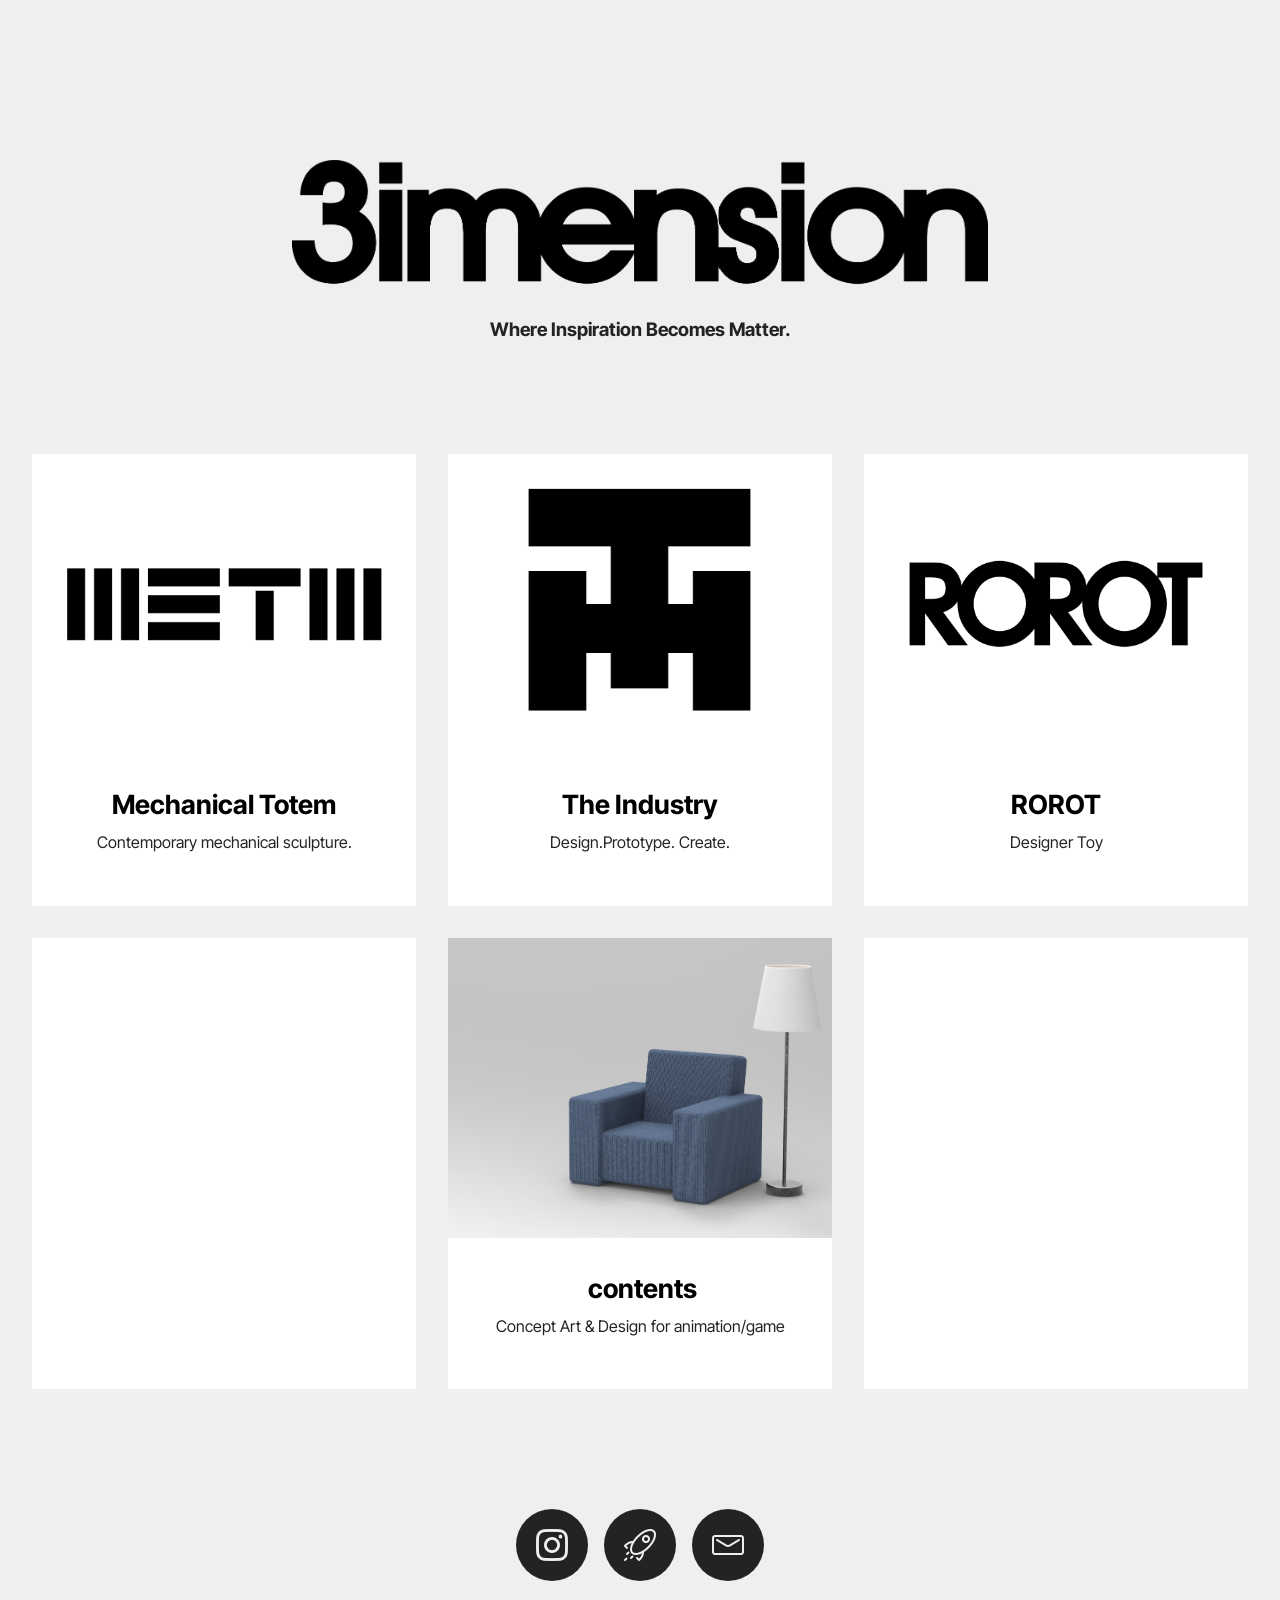
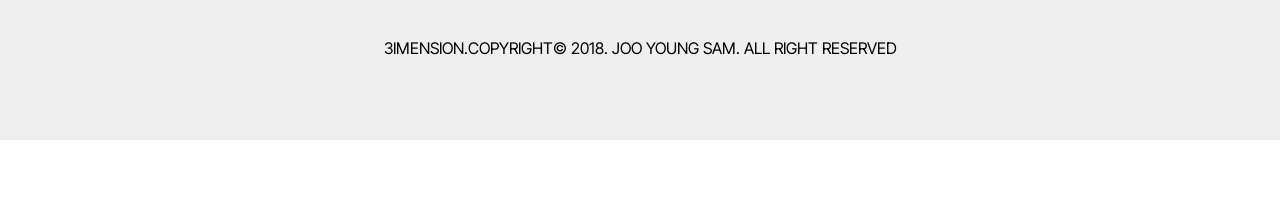
==== index.html @ 0463647f "Initial website upload" ====
<!DOCTYPE html>
<html  >
<head>
  <!-- Site made with Mobirise Website Builder v6.1.12, https://mobirise.com -->
  <meta charset="UTF-8">
  <meta http-equiv="X-UA-Compatible" content="IE=edge">
  <meta name="generator" content="Mobirise v6.1.12, mobirise.com">
  <meta name="viewport" content="width=device-width, initial-scale=1, minimum-scale=1">
  <link rel="shortcut icon" href="assets/images/logo5.png" type="image/x-icon">
  <meta name="description" content="">
  
  
  <title>3imension</title>
  <link rel="stylesheet" href="assets/web/assets/mobirise-icons-bold/mobirise-icons-bold.css">
  <link rel="stylesheet" href="assets/bootstrap/css/bootstrap.min.css">
  <link rel="stylesheet" href="assets/animatecss/animate.css">
  <link rel="stylesheet" href="assets/socicon/css/styles.css">
  <link rel="stylesheet" href="assets/theme/css/style.css">
  <link rel="preload" href="https://fonts.googleapis.com/css?family=Inter+Tight:100,200,300,400,500,600,700,800,900,100i,200i,300i,400i,500i,600i,700i,800i,900i&display=swap" as="style" onload="this.onload=null;this.rel='stylesheet'">
  <noscript><link rel="stylesheet" href="https://fonts.googleapis.com/css?family=Inter+Tight:100,200,300,400,500,600,700,800,900,100i,200i,300i,400i,500i,600i,700i,800i,900i&display=swap"></noscript>
  <link rel="preload" as="style" href="assets/mobirise/css/mbr-additional.css?v=Tx5kY5"><link rel="stylesheet" href="assets/mobirise/css/mbr-additional.css?v=Tx5kY5" type="text/css">

  
  
  
</head>
<body>
  
  <section data-bs-version="5.1" class="image01 cid-vq5YfJWPBI" id="image01-6">
  

  
  

  <div class="container">
    <div class="row justify-content-center">
      <div class="col-12 col-lg-7">
        <div class="image-wrapper mb-4">
          <a href="index.html"><img class="w-100" src="assets/images/3imension-logo02-1.png" alt=""></a>
        </div>
        <h4 class="mbr-description mbr-fonts-style mb-3 align-center display-4"><strong>Where Inspiration Becomes Matter.</strong></h4>
        
      </div>
    </div>
  </div>
</section>

<section data-bs-version="5.1" class="features4 start cid-vq5LDnOqmK" id="features04-0">
	
	
	<div class="container">
		<div class="row justify-content-center">
			<div class="col-12 content-head">
				
			</div>
		</div>
		<div class="row">
			<div class="item features-image col-12 col-md-6 col-lg-4 active">
				<div class="item-wrapper">
					<div class="item-img">
						<a href="Mechanical_Totem.html"><img src="assets/images/mechanical-totem-11.png" alt="" data-slide-to="0" data-bs-slide-to="0"></a>
					</div>
					<div class="item-content">
						<h5 class="item-title mbr-fonts-style display-5">
							<strong>Mechanical Totem</strong></h5>
						<p class="mbr-text mbr-fonts-style display-7">
							Contemporary mechanical sculpture.<br>
						</p>
						
					</div>
				</div>
			</div>
			<div class="item features-image col-12 col-md-6 col-lg-4">
				<div class="item-wrapper">
					<div class="item-img">
						<a href="The_Industry.html"><img src="assets/images/theindustry-8.png" alt="" data-slide-to="1" data-bs-slide-to="1"></a>
					</div>
					<div class="item-content">
						<h5 class="item-title mbr-fonts-style display-5">
							<strong>The Industry</strong></h5>
						<p class="mbr-text mbr-fonts-style display-7">
							Design.Prototype. Create.</p>
						
					</div>
				</div>
			</div><div class="item features-image col-12 col-md-6 col-lg-4">
				<div class="item-wrapper">
					<div class="item-img">
						<a href="Rorot.html"><img src="assets/images/rorot-logo-3.png" alt="" data-slide-to="2" data-bs-slide-to="2"></a>
					</div>
					<div class="item-content">
						<h5 class="item-title mbr-fonts-style display-5">
							<strong>ROROT</strong></h5>
						<p class="mbr-text mbr-fonts-style display-7">
							Designer Toy</p>
						
					</div>

				</div>
			</div>
			<div class="item features-image col-12 col-md-6 col-lg-4">
				<div class="item-wrapper">
					<div class="item-img">
						<img src="assets/images/mechanical-totem-16.png" alt="" data-slide-to="3" data-bs-slide-to="3">
					</div>
					<div class="item-content">
						<h5 class="item-title mbr-fonts-style display-5"><strong>&nbsp;</strong></h5>
						<p class="mbr-text mbr-fonts-style display-7">&nbsp;
						</p>
						
					</div>
				</div>
			</div><div class="item features-image col-12 col-md-6 col-lg-4">
				<div class="item-wrapper">
					<div class="item-img">
						<a href="Contents.html"><img src="assets/images/untitled.263.jpeg" alt="" data-slide-to="4" data-bs-slide-to="4"></a>
					</div>
					<div class="item-content">
						<h5 class="item-title mbr-fonts-style display-5"><strong>&nbsp;contents</strong></h5>
						<p class="mbr-text mbr-fonts-style display-7">
							Concept Art &amp; Design for animation/game<br>
						</p>
						
					</div>
				</div>
			</div><div class="item features-image col-12 col-md-6 col-lg-4">
				<div class="item-wrapper">
					<div class="item-img">
						<img src="assets/images/mechanical-totem-18.png" alt="" data-slide-to="5" data-bs-slide-to="5">
					</div>
					<div class="item-content">
						<h5 class="item-title mbr-fonts-style display-5"><strong>&nbsp;</strong></h5>
						<p class="mbr-text mbr-fonts-style display-7">&nbsp;
						</p>
						
					</div>
				</div>
			</div>
		</div>
	</div>
</section>

<section data-bs-version="5.1" class="footer1 programm5 cid-vq9veE4DHf" once="footers" id="footer03-w">

        

    

    <div class="container">
        <div class="row">

            

            <div class="col-12">
                <div class="social-row">
                    <div class="soc-item">
                        <a href="https://www.instagram.com/3imension/" target="_blank">
                            <span class="mbr-iconfont display-7 socicon-instagram socicon" style=""></span>
                        </a>
                    </div>
                    <div class="soc-item">
                        <a href="https://www.instagram.com/3imension_lab/" target="_blank">
                            <span class="mbr-iconfont mbrib-rocket"></span>
                        </a>
                    </div>
                    <div class="soc-item">
                        <a href="mailto:plastic0325@gmail.com">
                            <span class="mbr-iconfont mbrib-letter"></span>
                        </a>
                    </div>
                    
                    
                </div>
            </div>
            <div class="col-12 mt-5">
                <p class="mbr-fonts-style copyright display-7">3IMENSION.COPYRIGHT©  2018. JOO YOUNG SAM. ALL RIGHT RESERVED
                </p>
            </div>
        </div>
    </div>
</section><section class="display-7" style="padding: 0;align-items: center;justify-content: center;flex-wrap: wrap;    align-content: center;display: flex;position: relative;height: 4rem;"><a href="https://mobiri.se/4783945" style="flex: 1 1;height: 4rem;position: absolute;width: 100%;z-index: 1;"><img alt="" style="height: 4rem;" src="[data-uri]"></a><p style="margin: 0;text-align: center;" class="display-7">&#8204;</p><a style="z-index:1" href="https://mobirise.com/builder/ai-website-generator.html">AI Website Generator</a></section><script src="assets/bootstrap/js/bootstrap.bundle.min.js"></script>  <script src="assets/smoothscroll/smooth-scroll.js"></script>  <script src="assets/ytplayer/index.js"></script>  <script src="assets/theme/js/script.js"></script>  
  
  
  <input name="animation" type="hidden">
  </body>
</html>
---- assets/web/assets/mobirise-icons-bold/mobirise-icons-bold.css ----
@font-face {
  font-family: 'mobirise-icons-bold';
  font-display: swap;
  src:  url('mobirise-icons-bold.eot?m1l4yr');
  src:  url('mobirise-icons-bold.eot?m1l4yr#iefix') format('embedded-opentype'),
    url('mobirise-icons-bold.woff2?m1l4yr') format('woff2'),
    url('mobirise-icons-bold.woff?m1l4yr') format('woff'),
    url('mobirise-icons-bold.ttf?m1l4yr') format('truetype'),
    url('mobirise-icons-bold.svg?m1l4yr#mobirise-icons-bold') format('svg');
  font-weight: normal;
  font-style: normal;
}

[class^="mbrib-"], [class*="mbrib-"] {
  /* use !important to prevent issues with browser extensions that change fonts */
  font-family: 'mobirise-icons-bold' !important;
  speak: none;
  font-style: normal;
  font-weight: normal;
  font-variant: normal;
  text-transform: none;
  line-height: 1;

  /* Better Font Rendering =========== */
  -webkit-font-smoothing: antialiased;
  -moz-osx-font-smoothing: grayscale;
}

.mbrib-add-submenu:before {
  content: "\e900";
}
.mbrib-alert:before {
  content: "\e901";
}
.mbrib-align-center:before {
  content: "\e902";
}
.mbrib-align-justify:before {
  content: "\e903";
}
.mbrib-align-left:before {
  content: "\e904";
}
.mbrib-align-right:before {
  content: "\e905";
}
.mbrib-android:before {
  content: "\e906";
}
.mbrib-apple:before {
  content: "\e907";
}
.mbrib-arrow-down:before {
  content: "\e908";
}
.mbrib-arrow-next:before {
  content: "\e909";
}
.mbrib-arrow-prev:before {
  content: "\e90a";
}
.mbrib-arrow-up:before {
  content: "\e90b";
}
.mbrib-bold:before {
  content: "\e90c";
}
.mbrib-bookmark:before {
  content: "\e90d";
}
.mbrib-bootstrap:before {
  content: "\e90e";
}
.mbrib-briefcase:before {
  content: "\e90f";
}
.mbrib-browse:before {
  content: "\e910";
}
.mbrib-bulleted-list:before {
  content: "\e911";
}
.mbrib-calendar:before {
  content: "\e912";
}
.mbrib-camera:before {
  content: "\e913";
}
.mbrib-cart-add:before {
  content: "\e914";
}
.mbrib-cart-full:before {
  content: "\e915";
}
.mbrib-cash:before {
  content: "\e916";
}
.mbrib-change-style:before {
  content: "\e917";
}
.mbrib-chat:before {
  content: "\e918";
}
.mbrib-clock:before {
  content: "\e919";
}
.mbrib-close:before {
  content: "\e91a";
}
.mbrib-cloud:before {
  content: "\e91b";
}
.mbrib-code:before {
  content: "\e91c";
}
.mbrib-contact-form:before {
  content: "\e91d";
}
.mbrib-credit-card:before {
  content: "\e91e";
}
.mbrib-cursor-click:before {
  content: "\e91f";
}
.mbrib-cust-feedback:before {
  content: "\e920";
}
.mbrib-database:before {
  content: "\e921";
}
.mbrib-delivery:before {
  content: "\e922";
}
.mbrib-desktop:before {
  content: "\e923";
}
.mbrib-devices:before {
  content: "\e924";
}
.mbrib-down:before {
  content: "\e925";
}
.mbrib-download:before {
  content: "\e926";
}
.mbrib-drag-n-drop:before {
  content: "\e927";
}
.mbrib-drag-n-drop2:before {
  content: "\e928";
}
.mbrib-edit:before {
  content: "\e929";
}
.mbrib-edit2:before {
  content: "\e92a";
}
.mbrib-error:before {
  content: "\e92b";
}
.mbrib-extension:before {
  content: "\e92c";
}
.mbrib-features:before {
  content: "\e92d";
}
.mbrib-file:before {
  content: "\e92e";
}
.mbrib-flag:before {
  content: "\e92f";
}
.mbrib-folder:before {
  content: "\e930";
}
.mbrib-gift:before {
  content: "\e931";
}
.mbrib-github:before {
  content: "\e932";
}
.mbrib-globe-2:before {
  content: "\e933";
}
.mbrib-globe:before {
  content: "\e934";
}
.mbrib-growing-chart:before {
  content: "\e935";
}
.mbrib-hearth:before {
  content: "\e936";
}
.mbrib-help:before {
  content: "\e937";
}
.mbrib-home:before {
  content: "\e938";
}
.mbrib-hot-cup:before {
  content: "\e939";
}
.mbrib-idea:before {
  content: "\e93a";
}
.mbrib-image-gallery:before {
  content: "\e93b";
}
.mbrib-image-slider:before {
  content: "\e93c";
}
.mbrib-info:before {
  content: "\e93d";
}
.mbrib-italic:before {
  content: "\e93e";
}
.mbrib-key:before {
  content: "\e93f";
}
.mbrib-laptop:before {
  content: "\e940";
}
.mbrib-layers:before {
  content: "\e941";
}
.mbrib-left-right:before {
  content: "\e942";
}
.mbrib-left:before {
  content: "\e943";
}
.mbrib-letter:before {
  content: "\e944";
}
.mbrib-like:before {
  content: "\e945";
}
.mbrib-link:before {
  content: "\e946";
}
.mbrib-lock:before {
  content: "\e947";
}
.mbrib-login:before {
  content: "\e948";
}
.mbrib-logout:before {
  content: "\e949";
}
.mbrib-magic-stick:before {
  content: "\e94a";
}
.mbrib-map-pin:before {
  content: "\e94b";
}
.mbrib-menu:before {
  content: "\e94c";
}
.mbrib-mobile:before {
  content: "\e94d";
}
.mbrib-mobile2:before {
  content: "\e94e";
}
.mbrib-mobirise:before {
  content: "\e94f";
}
.mbrib-more-horizontal:before {
  content: "\e950";
}
.mbrib-more-vertical:before {
  content: "\e951";
}
.mbrib-music:before {
  content: "\e952";
}
.mbrib-new-file:before {
  content: "\e953";
}
.mbrib-numbered-list:before {
  content: "\e954";
}
.mbrib-opened-folder:before {
  content: "\e955";
}
.mbrib-pages:before {
  content: "\e956";
}
.mbrib-paper-plane:before {
  content: "\e957";
}
.mbrib-paperclip:before {
  content: "\e958";
}
.mbrib-photo:before {
  content: "\e959";
}
.mbrib-photos:before {
  content: "\e95a";
}
.mbrib-pin:before {
  content: "\e95b";
}
.mbrib-play:before {
  content: "\e95c";
}
.mbrib-plus:before {
  content: "\e95d";
}
.mbrib-preview:before {
  content: "\e95e";
}
.mbrib-print:before {
  content: "\e95f";
}
.mbrib-protect:before {
  content: "\e960";
}
.mbrib-question:before {
  content: "\e961";
}
.mbrib-quote-left:before {
  content: "\e962";
}
.mbrib-quote-right:before {
  content: "\e963";
}
.mbrib-redo:before {
  content: "\e964";
}
.mbrib-refresh:before {
  content: "\e965";
}
.mbrib-responsive:before {
  content: "\e966";
}
.mbrib-right:before {
  content: "\e967";
}
.mbrib-rocket:before {
  content: "\e968";
}
.mbrib-sad-face:before {
  content: "\e969";
}
.mbrib-sale:before {
  content: "\e96a";
}
.mbrib-save:before {
  content: "\e96b";
}
.mbrib-search:before {
  content: "\e96c";
}
.mbrib-setting:before {
  content: "\e96d";
}
.mbrib-setting2:before {
  content: "\e96e";
}
.mbrib-setting3:before {
  content: "\e96f";
}
.mbrib-share:before {
  content: "\e970";
}
.mbrib-shopping-bag:before {
  content: "\e971";
}
.mbrib-shopping-basket:before {
  content: "\e972";
}
.mbrib-shopping-cart:before {
  content: "\e973";
}
.mbrib-sites:before {
  content: "\e974";
}
.mbrib-smile-face:before {
  content: "\e975";
}
.mbrib-speed:before {
  content: "\e976";
}
.mbrib-star:before {
  content: "\e977";
}
.mbrib-success:before {
  content: "\e978";
}
.mbrib-sun:before {
  content: "\e979";
}
.mbrib-sun2:before {
  content: "\e97a";
}
.mbrib-tablet-vertical:before {
  content: "\e97b";
}
.mbrib-tablet:before {
  content: "\e97c";
}
.mbrib-target:before {
  content: "\e97d";
}
.mbrib-timer:before {
  content: "\e97e";
}
.mbrib-to-ftp:before {
  content: "\e97f";
}
.mbrib-to-local-drive:before {
  content: "\e980";
}
.mbrib-touch-swipe:before {
  content: "\e981";
}
.mbrib-touch:before {
  content: "\e982";
}
.mbrib-trash:before {
  content: "\e983";
}
.mbrib-underline:before {
  content: "\e984";
}
.mbrib-undo:before {
  content: "\e985";
}
.mbrib-unlink:before {
  content: "\e986";
}
.mbrib-unlock:before {
  content: "\e987";
}
.mbrib-up-down:before {
  content: "\e988";
}
.mbrib-up:before {
  content: "\e989";
}
.mbrib-update:before {
  content: "\e98a";
}
.mbrib-upload:before {
  content: "\e98b";
}
.mbrib-user:before {
  content: "\e98c";
}
.mbrib-user2:before {
  content: "\e98d";
}
.mbrib-users:before {
  content: "\e98e";
}
.mbrib-video-play:before {
  content: "\e98f";
}
.mbrib-video:before {
  content: "\e990";
}
.mbrib-watch:before {
  content: "\e991";
}
.mbrib-website-theme:before {
  content: "\e992";
}
.mbrib-wifi:before {
  content: "\e993";
}
.mbrib-windows:before {
  content: "\e994";
}
.mbrib-zoom-out:before {
  content: "\e995";
}
---- assets/socicon/css/styles.css ----
@charset "UTF-8";

@font-face {
  font-family: 'Socicon';
  src:  url('../fonts/socicon.eot');
  src:  url('../fonts/socicon.eot?#iefix') format('embedded-opentype'),
    url('../fonts/socicon.woff2') format('woff2'),
    url('../fonts/socicon.ttf') format('truetype'),
    url('../fonts/socicon.woff') format('woff'),
    url('../fonts/socicon.svg#socicon') format('svg');
  font-weight: normal;
  font-style: normal;
  font-display: swap;
}

[data-icon]:before {
  font-family: "socicon" !important;
  content: attr(data-icon);
  font-style: normal !important;
  font-weight: normal !important;
  font-variant: normal !important;
  text-transform: none !important;
  speak: none;
  line-height: 1;
  -webkit-font-smoothing: antialiased;
  -moz-osx-font-smoothing: grayscale;
}

[class^="socicon-"], [class*=" socicon-"] {
  /* use !important to prevent issues with browser extensions that change fonts */
  font-family: 'Socicon' !important;
  speak: none;
  font-style: normal;
  font-weight: normal;
  font-variant: normal;
  text-transform: none;
  line-height: 1;

  /* Better Font Rendering =========== */
  -webkit-font-smoothing: antialiased;
  -moz-osx-font-smoothing: grayscale;
}

.socicon-500px:before {
  content: "\e000";
}
.socicon-8tracks:before {
  content: "\e001";
}
.socicon-airbnb:before {
  content: "\e002";
}
.socicon-alliance:before {
  content: "\e003";
}
.socicon-amazon:before {
  content: "\e004";
}
.socicon-amplement:before {
  content: "\e005";
}
.socicon-android:before {
  content: "\e006";
}
.socicon-angellist:before {
  content: "\e007";
}
.socicon-apple:before {
  content: "\e008";
}
.socicon-appnet:before {
  content: "\e009";
}
.socicon-baidu:before {
  content: "\e00a";
}
.socicon-bandcamp:before {
  content: "\e00b";
}
.socicon-battlenet:before {
  content: "\e00c";
}
.socicon-mixer:before {
  content: "\e00d";
}
.socicon-bebee:before {
  content: "\e00e";
}
.socicon-bebo:before {
  content: "\e00f";
}
.socicon-behance:before {
  content: "\e010";
}
.socicon-blizzard:before {
  content: "\e011";
}
.socicon-blogger:before {
  content: "\e012";
}
.socicon-buffer:before {
  content: "\e013";
}
.socicon-chrome:before {
  content: "\e014";
}
.socicon-coderwall:before {
  content: "\e015";
}
.socicon-curse:before {
  content: "\e016";
}
.socicon-dailymotion:before {
  content: "\e017";
}
.socicon-deezer:before {
  content: "\e018";
}
.socicon-delicious:before {
  content: "\e019";
}
.socicon-deviantart:before {
  content: "\e01a";
}
.socicon-diablo:before {
  content: "\e01b";
}
.socicon-digg:before {
  content: "\e01c";
}
.socicon-discord:before {
  content: "\e01d";
}
.socicon-disqus:before {
  content: "\e01e";
}
.socicon-douban:before {
  content: "\e01f";
}
.socicon-draugiem:before {
  content: "\e020";
}
.socicon-dribbble:before {
  content: "\e021";
}
.socicon-drupal:before {
  content: "\e022";
}
.socicon-ebay:before {
  content: "\e023";
}
.socicon-ello:before {
  content: "\e024";
}
.socicon-endomodo:before {
  content: "\e025";
}
.socicon-envato:before {
  content: "\e026";
}
.socicon-etsy:before {
  content: "\e027";
}
.socicon-facebook:before {
  content: "\e028";
}
.socicon-feedburner:before {
  content: "\e029";
}
.socicon-filmweb:before {
  content: "\e02a";
}
.socicon-firefox:before {
  content: "\e02b";
}
.socicon-flattr:before {
  content: "\e02c";
}
.socicon-flickr:before {
  content: "\e02d";
}
.socicon-formulr:before {
  content: "\e02e";
}
.socicon-forrst:before {
  content: "\e02f";
}
.socicon-foursquare:before {
  content: "\e030";
}
.socicon-friendfeed:before {
  content: "\e031";
}
.socicon-github:before {
  content: "\e032";
}
.socicon-goodreads:before {
  content: "\e033";
}
.socicon-google:before {
  content: "\e034";
}
.socicon-googlescholar:before {
  content: "\e035";
}
.socicon-googlegroups:before {
  content: "\e036";
}
.socicon-googlephotos:before {
  content: "\e037";
}
.socicon-googleplus:before {
  content: "\e038";
}
.socicon-grooveshark:before {
  content: "\e039";
}
.socicon-hackerrank:before {
  content: "\e03a";
}
.socicon-hearthstone:before {
  content: "\e03b";
}
.socicon-hellocoton:before {
  content: "\e03c";
}
.socicon-heroes:before {
  content: "\e03d";
}
.socicon-smashcast:before {
  content: "\e03e";
}
.socicon-horde:before {
  content: "\e03f";
}
.socicon-houzz:before {
  content: "\e040";
}
.socicon-icq:before {
  content: "\e041";
}
.socicon-identica:before {
  content: "\e042";
}
.socicon-imdb:before {
  content: "\e043";
}
.socicon-instagram:before {
  content: "\e044";
}
.socicon-issuu:before {
  content: "\e045";
}
.socicon-istock:before {
  content: "\e046";
}
.socicon-itunes:before {
  content: "\e047";
}
.socicon-keybase:before {
  content: "\e048";
}
.socicon-lanyrd:before {
  content: "\e049";
}
.socicon-lastfm:before {
  content: "\e04a";
}
.socicon-line:before {
  content: "\e04b";
}
.socicon-linkedin:before {
  content: "\e04c";
}
.socicon-livejournal:before {
  content: "\e04d";
}
.socicon-lyft:before {
  content: "\e04e";
}
.socicon-macos:before {
  content: "\e04f";
}
.socicon-mail:before {
  content: "\e050";
}
.socicon-medium:before {
  content: "\e051";
}
.socicon-meetup:before {
  content: "\e052";
}
.socicon-mixcloud:before {
  content: "\e053";
}
.socicon-modelmayhem:before {
  content: "\e054";
}
.socicon-mumble:before {
  content: "\e055";
}
.socicon-myspace:before {
  content: "\e056";
}
.socicon-newsvine:before {
  content: "\e057";
}
.socicon-nintendo:before {
  content: "\e058";
}
.socicon-npm:before {
  content: "\e059";
}
.socicon-odnoklassniki:before {
  content: "\e05a";
}
.socicon-openid:before {
  content: "\e05b";
}
.socicon-opera:before {
  content: "\e05c";
}
.socicon-outlook:before {
  content: "\e05d";
}
.socicon-overwatch:before {
  content: "\e05e";
}
.socicon-patreon:before {
  content: "\e05f";
}
.socicon-paypal:before {
  content: "\e060";
}
.socicon-periscope:before {
  content: "\e061";
}
.socicon-persona:before {
  content: "\e062";
}
.socicon-pinterest:before {
  content: "\e063";
}
.socicon-play:before {
  content: "\e064";
}
.socicon-player:before {
  content: "\e065";
}
.socicon-playstation:before {
  content: "\e066";
}
.socicon-pocket:before {
  content: "\e067";
}
.socicon-qq:before {
  content: "\e068";
}
.socicon-quora:before {
  content: "\e069";
}
.socicon-raidcall:before {
  content: "\e06a";
}
.socicon-ravelry:before {
  content: "\e06b";
}
.socicon-reddit:before {
  content: "\e06c";
}
.socicon-renren:before {
  content: "\e06d";
}
.socicon-researchgate:before {
  content: "\e06e";
}
.socicon-residentadvisor:before {
  content: "\e06f";
}
.socicon-reverbnation:before {
  content: "\e070";
}
.socicon-rss:before {
  content: "\e071";
}
.socicon-sharethis:before {
  content: "\e072";
}
.socicon-skype:before {
  content: "\e073";
}
.socicon-slideshare:before {
  content: "\e074";
}
.socicon-smugmug:before {
  content: "\e075";
}
.socicon-snapchat:before {
  content: "\e076";
}
.socicon-songkick:before {
  content: "\e077";
}
.socicon-soundcloud:before {
  content: "\e078";
}
.socicon-spotify:before {
  content: "\e079";
}
.socicon-stackexchange:before {
  content: "\e07a";
}
.socicon-stackoverflow:before {
  content: "\e07b";
}
.socicon-starcraft:before {
  content: "\e07c";
}
.socicon-stayfriends:before {
  content: "\e07d";
}
.socicon-steam:before {
  content: "\e07e";
}
.socicon-storehouse:before {
  content: "\e07f";
}
.socicon-strava:before {
  content: "\e080";
}
.socicon-streamjar:before {
  content: "\e081";
}
.socicon-stumbleupon:before {
  content: "\e082";
}
.socicon-swarm:before {
  content: "\e083";
}
.socicon-teamspeak:before {
  content: "\e084";
}
.socicon-teamviewer:before {
  content: "\e085";
}
.socicon-technorati:before {
  content: "\e086";
}
.socicon-telegram:before {
  content: "\e087";
}
.socicon-tripadvisor:before {
  content: "\e088";
}
.socicon-tripit:before {
  content: "\e089";
}
.socicon-triplej:before {
  content: "\e08a";
}
.socicon-tumblr:before {
  content: "\e08b";
}
.socicon-twitch:before {
  content: "\e08c";
}
.socicon-twitter:before {
  content: "\e08d";
}
.socicon-uber:before {
  content: "\e08e";
}
.socicon-ventrilo:before {
  content: "\e08f";
}
.socicon-viadeo:before {
  content: "\e090";
}
.socicon-viber:before {
  content: "\e091";
}
.socicon-viewbug:before {
  content: "\e092";
}
.socicon-vimeo:before {
  content: "\e093";
}
.socicon-vine:before {
  content: "\e094";
}
.socicon-vkontakte:before {
  content: "\e095";
}
.socicon-warcraft:before {
  content: "\e096";
}
.socicon-wechat:before {
  content: "\e097";
}
.socicon-weibo:before {
  content: "\e098";
}
.socicon-whatsapp:before {
  content: "\e099";
}
.socicon-wikipedia:before {
  content: "\e09a";
}
.socicon-windows:before {
  content: "\e09b";
}
.socicon-wordpress:before {
  content: "\e09c";
}
.socicon-wykop:before {
  content: "\e09d";
}
.socicon-xbox:before {
  content: "\e09e";
}
.socicon-xing:before {
  content: "\e09f";
}
.socicon-yahoo:before {
  content: "\e0a0";
}
.socicon-yammer:before {
  content: "\e0a1";
}
.socicon-yandex:before {
  content: "\e0a2";
}
.socicon-yelp:before {
  content: "\e0a3";
}
.socicon-younow:before {
  content: "\e0a4";
}
.socicon-youtube:before {
  content: "\e0a5";
}
.socicon-zapier:before {
  content: "\e0a6";
}
.socicon-zerply:before {
  content: "\e0a7";
}
.socicon-zomato:before {
  content: "\e0a8";
}
.socicon-zynga:before {
  content: "\e0a9";
}
.socicon-bluesky:before {
  content: "\e0aa";
}
.socicon-threads:before {
  content: "\e0ab";
}
.socicon-spreadshirt:before {
  content: "\e901";
}
.socicon-gamejolt:before {
  content: "\e902";
}
.socicon-trello:before {
  content: "\e903";
}
.socicon-tunein:before {
  content: "\e904";
}
.socicon-bloglovin:before {
  content: "\e905";
}
.socicon-gamewisp:before {
  content: "\e906";
}
.socicon-messenger:before {
  content: "\e907";
}
.socicon-pandora:before {
  content: "\e908";
}
.socicon-augment:before {
  content: "\e909";
}
.socicon-bitbucket:before {
  content: "\e90a";
}
.socicon-fyuse:before {
  content: "\e90b";
}
.socicon-yt-gaming:before {
  content: "\e90c";
}
.socicon-sketchfab:before {
  content: "\e90d";
}
.socicon-mobcrush:before {
  content: "\e90e";
}
.socicon-microsoft:before {
  content: "\e90f";
}
.socicon-realtor:before {
  content: "\e910";
}
.socicon-tidal:before {
  content: "\e911";
}
.socicon-qobuz:before {
  content: "\e912";
}
.socicon-natgeo:before {
  content: "\e913";
}
.socicon-mastodon:before {
  content: "\e914";
}
.socicon-unsplash:before {
  content: "\e915";
}
.socicon-homeadvisor:before {
  content: "\e916";
}
.socicon-angieslist:before {
  content: "\e917";
}
.socicon-codepen:before {
  content: "\e918";
}
.socicon-slack:before {
  content: "\e919";
}
.socicon-openaigym:before {
  content: "\e91a";
}
.socicon-logmein:before {
  content: "\e91b";
}
.socicon-fiverr:before {
  content: "\e91c";
}
.socicon-gotomeeting:before {
  content: "\e91d";
}
.socicon-aliexpress:before {
  content: "\e91e";
}
.socicon-guru:before {
  content: "\e91f";
}
.socicon-appstore:before {
  content: "\e920";
}
.socicon-homes:before {
  content: "\e921";
}
.socicon-zoom:before {
  content: "\e922";
}
.socicon-alibaba:before {
  content: "\e923";
}
.socicon-craigslist:before {
  content: "\e924";
}
.socicon-wix:before {
  content: "\e925";
}
.socicon-redfin:before {
  content: "\e926";
}
.socicon-googlecalendar:before {
  content: "\e927";
}
.socicon-shopify:before {
  content: "\e928";
}
.socicon-freelancer:before {
  content: "\e929";
}
.socicon-seedrs:before {
  content: "\e92a";
}
.socicon-bing:before {
  content: "\e92b";
}
.socicon-doodle:before {
  content: "\e92c";
}
.socicon-bonanza:before {
  content: "\e92d";
}
.socicon-squarespace:before {
  content: "\e92e";
}
.socicon-toptal:before {
  content: "\e92f";
}
.socicon-gust:before {
  content: "\e930";
}
.socicon-ask:before {
  content: "\e931";
}
.socicon-trulia:before {
  content: "\e932";
}
.socicon-loomly:before {
  content: "\e933";
}
.socicon-ghost:before {
  content: "\e934";
}
.socicon-upwork:before {
  content: "\e935";
}
.socicon-fundable:before {
  content: "\e936";
}
.socicon-booking:before {
  content: "\e937";
}
.socicon-googlemaps:before {
  content: "\e938";
}
.socicon-zillow:before {
  content: "\e939";
}
.socicon-niconico:before {
  content: "\e93a";
}
.socicon-toneden:before {
  content: "\e93b";
}
.socicon-crunchbase:before {
  content: "\e93c";
}
.socicon-homefy:before {
  content: "\e93d";
}
.socicon-calendly:before {
  content: "\e93e";
}
.socicon-livemaster:before {
  content: "\e93f";
}
.socicon-udemy:before {
  content: "\e940";
}
.socicon-codered:before {
  content: "\e941";
}
.socicon-origin:before {
  content: "\e942";
}
.socicon-nextdoor:before {
  content: "\e943";
}
.socicon-portfolio:before {
  content: "\e944";
}
.socicon-instructables:before {
  content: "\e945";
}
.socicon-gitlab:before {
  content: "\e946";
}
.socicon-hackernews:before {
  content: "\e947";
}
.socicon-smashwords:before {
  content: "\e948";
}
.socicon-kobo:before {
  content: "\e949";
}
.socicon-bookbub:before {
  content: "\e94a";
}
.socicon-mailru:before {
  content: "\e94b";
}
.socicon-moddb:before {
  content: "\e94c";
}
.socicon-indiedb:before {
  content: "\e94d";
}
.socicon-traxsource:before {
  content: "\e94e";
}
.socicon-gamefor:before {
  content: "\e94f";
}
.socicon-pixiv:before {
  content: "\e950";
}
.socicon-myanimelist:before {
  content: "\e951";
}
.socicon-blackberry:before {
  content: "\e952";
}
.socicon-wickr:before {
  content: "\e953";
}
.socicon-spip:before {
  content: "\e954";
}
.socicon-napster:before {
  content: "\e955";
}
.socicon-beatport:before {
  content: "\e956";
}
.socicon-hackerone:before {
  content: "\e957";
}
.socicon-internet:before {
  content: "\e958";
}
.socicon-ubuntu:before {
  content: "\e959";
}
.socicon-artstation:before {
  content: "\e95a";
}
.socicon-invision:before {
  content: "\e95b";
}
.socicon-torial:before {
  content: "\e95c";
}
.socicon-collectorz:before {
  content: "\e95d";
}
.socicon-seenthis:before {
  content: "\e95e";
}
.socicon-googleplaymusic:before {
  content: "\e95f";
}
.socicon-debian:before {
  content: "\e960";
}
.socicon-filmfreeway:before {
  content: "\e961";
}
.socicon-gnome:before {
  content: "\e962";
}
.socicon-itchio:before {
  content: "\e963";
}
.socicon-jamendo:before {
  content: "\e964";
}
.socicon-mix:before {
  content: "\e965";
}
.socicon-sharepoint:before {
  content: "\e966";
}
.socicon-tinder:before {
  content: "\e967";
}
.socicon-windguru:before {
  content: "\e968";
}
.socicon-cdbaby:before {
  content: "\e969";
}
.socicon-elementaryos:before {
  content: "\e96a";
}
.socicon-stage32:before {
  content: "\e96b";
}
.socicon-tiktok:before {
  content: "\e96c";
}
.socicon-gitter:before {
  content: "\e96d";
}
.socicon-letterboxd:before {
  content: "\e96e";
}
.socicon-threema:before {
  content: "\e96f";
}
.socicon-splice:before {
  content: "\e970";
}
.socicon-metapop:before {
  content: "\e971";
}
.socicon-naver:before {
  content: "\e972";
}
.socicon-remote:before {
  content: "\e973";
}
.socicon-flipboard:before {
  content: "\e974";
}
.socicon-googlehangouts:before {
  content: "\e975";
}
.socicon-dlive:before {
  content: "\e976";
}
.socicon-vsco:before {
  content: "\e977";
}
.socicon-stitcher:before {
  content: "\e978";
}
.socicon-avvo:before {
  content: "\e979";
}
.socicon-redbubble:before {
  content: "\e97a";
}
.socicon-society6:before {
  content: "\e97b";
}
.socicon-zazzle:before {
  content: "\e97c";
}
.socicon-eitaa:before {
  content: "\e97d";
}
.socicon-soroush:before {
  content: "\e97e";
}
.socicon-bale:before {
  content: "\e97f";
}
---- assets/theme/css/style.css ----
@charset "UTF-8";
section {
  background-color: #ffffff;
}

body {
  font-style: normal;
  line-height: 1.5;
  font-weight: 400;
  color: #232323;
  position: relative;
}

button {
  background-color: transparent;
  border-color: transparent;
}

.embla__button,
.carousel-control {
  background-color: #edefea !important;
  opacity: 0.8 !important;
  color: #464845 !important;
  border-color: #edefea !important;
}

.carousel .close,
.modalWindow .close {
  background-color: #edefea !important;
  color: #464845 !important;
  border-color: #edefea !important;
  opacity: 0.8 !important;
}

.carousel .close:hover,
.modalWindow .close:hover {
  opacity: 1 !important;
}

.carousel-indicators li {
  background-color: #edefea !important;
  border: 2px solid #464845 !important;
}

.carousel-indicators li:hover,
.carousel-indicators li:active {
  opacity: 0.8 !important;
}

.embla__button:hover,
.carousel-control:hover {
  background-color: #edefea !important;
  opacity: 1 !important;
}

.modalWindow-video-container {
  height: 80%;
}

section,
.container,
.container-fluid {
  position: relative;
  word-wrap: break-word;
}

a.mbr-iconfont:hover {
  text-decoration: none;
}

.article .lead p,
.article .lead ul,
.article .lead ol,
.article .lead pre,
.article .lead blockquote {
  margin-bottom: 0;
}

a {
  font-style: normal;
  font-weight: 400;
  cursor: pointer;
}
a, a:hover {
  text-decoration: none;
}

.mbr-section-title {
  font-style: normal;
  line-height: 1.3;
}

.mbr-section-subtitle {
  line-height: 1.3;
}

.mbr-text {
  font-style: normal;
  line-height: 1.7;
}

h1,
h2,
h3,
h4,
h5,
h6,
.display-1,
.display-2,
.display-4,
.display-5,
.display-7,
span,
p,
a {
  line-height: 1;
  word-break: break-word;
  word-wrap: break-word;
  font-weight: 400;
}

b,
strong {
  font-weight: bold;
}

input:-webkit-autofill, input:-webkit-autofill:hover, input:-webkit-autofill:focus, input:-webkit-autofill:active {
  transition-delay: 9999s;
  -webkit-transition-property: background-color, color;
  transition-property: background-color, color;
}

textarea[type=hidden] {
  display: none;
}

section {
  background-position: 50% 50%;
  background-repeat: no-repeat;
  background-size: cover;
}
section .mbr-background-video,
section .mbr-background-video-preview {
  position: absolute;
  bottom: 0;
  left: 0;
  right: 0;
  top: 0;
}

.hidden {
  visibility: hidden;
}

.mbr-z-index20 {
  z-index: 20;
}

/*! Base colors */
.mbr-white {
  color: #ffffff;
}

.mbr-black {
  color: #111111;
}

.mbr-bg-white {
  background-color: #ffffff;
}

.mbr-bg-black {
  background-color: #000000;
}

/*! Text-aligns */
.align-left {
  text-align: left;
}

.align-center {
  text-align: center;
}

.align-right {
  text-align: right;
}

/*! Font-weight  */
.mbr-light {
  font-weight: 300;
}

.mbr-regular {
  font-weight: 400;
}

.mbr-semibold {
  font-weight: 500;
}

.mbr-bold {
  font-weight: 700;
}

/*! Media  */
.media-content {
  flex-basis: 100%;
}

.media-container-row {
  display: flex;
  flex-direction: row;
  flex-wrap: wrap;
  justify-content: center;
  align-content: center;
  align-items: start;
}
.media-container-row .media-size-item {
  width: 400px;
}

.media-container-column {
  display: flex;
  flex-direction: column;
  flex-wrap: wrap;
  justify-content: center;
  align-content: center;
  align-items: stretch;
}
.media-container-column > * {
  width: 100%;
}

@media (min-width: 992px) {
  .media-container-row {
    flex-wrap: nowrap;
  }
}
figure {
  margin-bottom: 0;
  overflow: hidden;
}

figure[mbr-media-size] {
  transition: width 0.1s;
}

img,
iframe {
  display: block;
  width: 100%;
}

.card {
  background-color: transparent;
  border: none;
}

.card-box {
  width: 100%;
}

.card-img {
  text-align: center;
  flex-shrink: 0;
  -webkit-flex-shrink: 0;
}

.media {
  max-width: 100%;
  margin: 0 auto;
}

.mbr-figure {
  align-self: center;
}

.media-container > div {
  max-width: 100%;
}

.mbr-figure img,
.card-img img {
  width: 100%;
}

@media (max-width: 991px) {
  .media-size-item {
    width: auto !important;
  }
  .media {
    width: auto;
  }
  .mbr-figure {
    width: 100% !important;
  }
}
/*! Buttons */
.mbr-section-btn {
  margin-left: -0.6rem;
  margin-right: -0.6rem;
  font-size: 0;
}

.btn {
  font-weight: 600;
  border-width: 1px;
  font-style: normal;
  margin: 0.6rem 0.6rem;
  white-space: normal;
  transition: all 0.2s ease-in-out;
  display: inline-flex;
  align-items: center;
  justify-content: center;
  word-break: break-word;
}

.btn-sm {
  font-weight: 600;
  letter-spacing: 0px;
  transition: all 0.3s ease-in-out;
}

.btn-md {
  font-weight: 600;
  letter-spacing: 0px;
  transition: all 0.3s ease-in-out;
}

.btn-lg {
  font-weight: 600;
  letter-spacing: 0px;
  transition: all 0.3s ease-in-out;
}

.btn-form {
  margin: 0;
}
.btn-form:hover {
  cursor: pointer;
}

nav .mbr-section-btn {
  margin-left: 0rem;
  margin-right: 0rem;
}

/*! Btn icon margin */
.btn .mbr-iconfont,
.btn.btn-sm .mbr-iconfont {
  order: 1;
  cursor: pointer;
  margin-left: 0.5rem;
  vertical-align: sub;
}

.btn.btn-md .mbr-iconfont,
.btn.btn-md .mbr-iconfont {
  margin-left: 0.8rem;
}

.mbr-regular {
  font-weight: 400;
}

.mbr-semibold {
  font-weight: 500;
}

.mbr-bold {
  font-weight: 700;
}

[type=submit] {
  -webkit-appearance: none;
}

/*! Full-screen */
.mbr-fullscreen .mbr-overlay {
  min-height: 100vh;
}

.mbr-fullscreen {
  display: flex;
  display: -moz-flex;
  display: -ms-flex;
  display: -o-flex;
  align-items: center;
  min-height: 100vh;
  padding-top: 3rem;
  padding-bottom: 3rem;
}

/*! Map */
.map {
  height: 25rem;
  position: relative;
}
.map iframe {
  width: 100%;
  height: 100%;
}

/*! Scroll to top arrow */
.mbr-arrow-up {
  bottom: 25px;
  right: 90px;
  position: fixed;
  text-align: right;
  z-index: 5000;
  color: #ffffff;
  font-size: 22px;
}

.mbr-arrow-up a {
  background: rgba(0, 0, 0, 0.2);
  border-radius: 50%;
  color: #fff;
  display: inline-block;
  height: 60px;
  width: 60px;
  border: 2px solid #fff;
  outline-style: none !important;
  position: relative;
  text-decoration: none;
  transition: all 0.3s ease-in-out;
  cursor: pointer;
  text-align: center;
}
.mbr-arrow-up a:hover {
  background-color: rgba(0, 0, 0, 0.4);
}
.mbr-arrow-up a i {
  line-height: 60px;
}

.mbr-arrow-up-icon {
  display: block;
  color: #fff;
}

.mbr-arrow-up-icon::before {
  content: "›";
  display: inline-block;
  font-family: serif;
  font-size: 22px;
  line-height: 1;
  font-style: normal;
  position: relative;
  top: 6px;
  left: -4px;
  transform: rotate(-90deg);
}

/*! Arrow Down */
.mbr-arrow {
  position: absolute;
  bottom: 45px;
  left: 50%;
  width: 60px;
  height: 60px;
  cursor: pointer;
  background-color: rgba(80, 80, 80, 0.5);
  border-radius: 50%;
  transform: translateX(-50%);
}
@media (max-width: 767px) {
  .mbr-arrow {
    display: none;
  }
}
.mbr-arrow > a {
  display: inline-block;
  text-decoration: none;
  outline-style: none;
  animation: arrowdown 1.7s ease-in-out infinite;
  color: #ffffff;
}
.mbr-arrow > a > i {
  position: absolute;
  top: -2px;
  left: 15px;
  font-size: 2rem;
}

#scrollToTop a i::before {
  content: "";
  position: absolute;
  display: block;
  border-bottom: 2.5px solid #fff;
  border-left: 2.5px solid #fff;
  width: 27.8%;
  height: 27.8%;
  left: 50%;
  top: 51%;
  transform: translateY(-30%) translateX(-50%) rotate(135deg);
}

@keyframes arrowdown {
  0% {
    transform: translateY(0px);
  }
  50% {
    transform: translateY(-5px);
  }
  100% {
    transform: translateY(0px);
  }
}
@media (max-width: 500px) {
  .mbr-arrow-up {
    left: 0;
    right: 0;
    text-align: center;
  }
}
/*Gradients animation*/
@keyframes gradient-animation {
  from {
    background-position: 0% 100%;
    animation-timing-function: ease-in-out;
  }
  to {
    background-position: 100% 0%;
    animation-timing-function: ease-in-out;
  }
}
.bg-gradient {
  background-size: 200% 200%;
  animation: gradient-animation 5s infinite alternate;
  -webkit-animation: gradient-animation 5s infinite alternate;
}

.menu .navbar-brand {
  display: -webkit-flex;
}
.menu .navbar-brand span {
  display: flex;
  display: -webkit-flex;
}
.menu .navbar-brand .navbar-caption-wrap {
  display: -webkit-flex;
}
.menu .navbar-brand .navbar-logo img {
  display: -webkit-flex;
  width: auto;
}
@media (min-width: 768px) and (max-width: 991px) {
  .menu .navbar-toggleable-sm .navbar-nav {
    display: -ms-flexbox;
  }
}
@media (max-width: 991px) {
  .menu .navbar-collapse {
    max-height: 93.5vh;
  }
  .menu .navbar-collapse.show {
    overflow: auto;
  }
}
@media (min-width: 992px) {
  .menu .navbar-nav.nav-dropdown {
    display: -webkit-flex;
  }
  .menu .navbar-toggleable-sm .navbar-collapse {
    display: -webkit-flex !important;
  }
  .menu .collapsed .navbar-collapse {
    max-height: 93.5vh;
  }
  .menu .collapsed .navbar-collapse.show {
    overflow: auto;
  }
}
@media (max-width: 767px) {
  .menu .navbar-collapse {
    max-height: 80vh;
  }
}

.nav-link .mbr-iconfont {
  margin-right: 0.5rem;
}

.navbar {
  display: -webkit-flex;
  -webkit-flex-wrap: wrap;
  -webkit-align-items: center;
  -webkit-justify-content: space-between;
}

.navbar-collapse {
  -webkit-flex-basis: 100%;
  -webkit-flex-grow: 1;
  -webkit-align-items: center;
}

.nav-dropdown .link {
  padding: 0.667em 1.667em !important;
  margin: 0 !important;
}

.nav {
  display: -webkit-flex;
  -webkit-flex-wrap: wrap;
}

.row {
  display: -webkit-flex;
  -webkit-flex-wrap: wrap;
}

.justify-content-center {
  -webkit-justify-content: center;
}

.form-inline {
  display: -webkit-flex;
}

.card-wrapper {
  -webkit-flex: 1;
}

.carousel-control {
  z-index: 10;
  display: -webkit-flex;
}

.carousel-controls {
  display: -webkit-flex;
}

.media {
  display: -webkit-flex;
}

.form-group:focus {
  outline: none;
}

.jq-selectbox__select {
  padding: 7px 0;
  position: relative;
}

.jq-selectbox__dropdown {
  overflow: hidden;
  border-radius: 10px;
  position: absolute;
  top: 100%;
  left: 0 !important;
  width: 100% !important;
}

.jq-selectbox__trigger-arrow {
  right: 0;
  transform: translateY(-50%);
}

.jq-selectbox li {
  padding: 1.07em 0.5em;
}

input[type=range] {
  padding-left: 0 !important;
  padding-right: 0 !important;
}

.modal-dialog,
.modal-content {
  height: 100%;
}

.modal-dialog .carousel-inner {
  height: calc(100vh - 1.75rem);
}
@media (max-width: 575px) {
  .modal-dialog .carousel-inner {
    height: calc(100vh - 1rem);
  }
}

.carousel-item {
  text-align: center;
}

.carousel-item img {
  margin: auto;
}

.navbar-toggler {
  align-self: flex-start;
  padding: 0.25rem 0.75rem;
  font-size: 1.25rem;
  line-height: 1;
  background: transparent;
  border: 1px solid transparent;
  border-radius: 0.25rem;
}

.navbar-toggler:focus,
.navbar-toggler:hover {
  text-decoration: none;
  box-shadow: none;
}

.navbar-toggler-icon {
  display: inline-block;
  width: 1.5em;
  height: 1.5em;
  vertical-align: middle;
  content: "";
  background: no-repeat center center;
  background-size: 100% 100%;
}

.navbar-toggler-left {
  position: absolute;
  left: 1rem;
}

.navbar-toggler-right {
  position: absolute;
  right: 1rem;
}

.card-img {
  width: auto;
}

.menu .navbar.collapsed:not(.beta-menu) {
  flex-direction: column;
}

.carousel-item.active,
.carousel-item-next,
.carousel-item-prev {
  display: flex;
}

.note-air-layout .dropup .dropdown-menu,
.note-air-layout .navbar-fixed-bottom .dropdown .dropdown-menu {
  bottom: initial !important;
}

html,
body {
  height: auto;
  min-height: 100vh;
}

.dropup .dropdown-toggle::after {
  display: none;
}

.form-asterisk {
  font-family: initial;
  position: absolute;
  top: -2px;
  font-weight: normal;
}

.form-control-label {
  position: relative;
  cursor: pointer;
  margin-bottom: 0.357em;
  padding: 0;
}

.alert {
  color: #ffffff;
  border-radius: 0;
  border: 0;
  font-size: 1.1rem;
  line-height: 1.5;
  margin-bottom: 1.875rem;
  padding: 1.25rem;
  position: relative;
  text-align: center;
}
.alert.alert-form::after {
  background-color: inherit;
  bottom: -7px;
  content: "";
  display: block;
  height: 14px;
  left: 50%;
  margin-left: -7px;
  position: absolute;
  transform: rotate(45deg);
  width: 14px;
}

.form-control {
  background-color: #ffffff;
  background-clip: border-box;
  color: #232323;
  line-height: 1rem !important;
  height: auto;
  padding: 1.2rem 2rem;
  transition: border-color 0.25s ease 0s;
  border: 1px solid transparent !important;
  border-radius: 4px;
  box-shadow: rgba(0, 0, 0, 0.07) 0px 1px 1px 0px, rgba(0, 0, 0, 0.07) 0px 1px 3px 0px, rgba(0, 0, 0, 0.03) 0px 0px 0px 1px;
}
.form-active .form-control:invalid {
  border-color: red;
}

.row > * {
  padding-right: 1rem;
  padding-left: 1rem;
}

form .row {
  margin-left: -0.6rem;
  margin-right: -0.6rem;
}
form .row [class*=col] {
  padding-left: 0.6rem;
  padding-right: 0.6rem;
}

form .mbr-section-btn {
  padding-left: 0.6rem;
  padding-right: 0.6rem;
}

form .form-check-input {
  margin-top: 0.5;
}

textarea.form-control {
  line-height: 1.5rem !important;
}

.form-group {
  margin-bottom: 1.2rem;
}

.form-control,
form .btn {
  min-height: 48px;
}

.gdpr-block label span.textGDPR input[name=gdpr] {
  top: 7px;
}

.form-control:focus {
  box-shadow: none;
}

:focus {
  outline: none;
}

.mbr-overlay {
  background-color: #000;
  bottom: 0;
  left: 0;
  opacity: 0.5;
  position: absolute;
  right: 0;
  top: 0;
  z-index: 0;
  pointer-events: none;
}

blockquote {
  font-style: italic;
  padding: 3rem;
  font-size: 1.09rem;
  position: relative;
  border-left: 3px solid;
}

ul,
ol,
pre,
blockquote {
  margin-bottom: 2.3125rem;
}

.mt-4 {
  margin-top: 2rem !important;
}

.mb-4 {
  margin-bottom: 2rem !important;
}

.container,
.container-fluid {
  padding-left: 16px;
  padding-right: 16px;
}

.row {
  margin-left: -16px;
  margin-right: -16px;
}
.row > [class*=col] {
  padding-left: 16px;
  padding-right: 16px;
}

@media (min-width: 992px) {
  .container-fluid {
    padding-left: 32px;
    padding-right: 32px;
  }
}
@media (max-width: 991px) {
  .mbr-container {
    padding-left: 16px;
    padding-right: 16px;
  }
}
.app-video-wrapper > img {
  opacity: 1;
}

.app-video-wrapper {
  background: transparent;
}

.item {
  position: relative;
}

.dropdown-menu .dropdown-menu {
  left: 100%;
}

.dropdown-item + .dropdown-menu {
  display: none;
}

.dropdown-item:hover + .dropdown-menu,
.dropdown-menu:hover {
  display: block;
}

@media (min-aspect-ratio: 16/9) {
  .mbr-video-foreground {
    height: 300% !important;
    top: -100% !important;
  }
}
@media (max-aspect-ratio: 16/9) {
  .mbr-video-foreground {
    width: 300% !important;
    left: -100% !important;
  }
}.engine {
	position: absolute;
	text-indent: -2400px;
	text-align: center;
	padding: 0;
	top: 0;
	left: -2400px;
}
---- assets/mobirise/css/mbr-additional.css ----
.btn {
  border-width: 2px;
}
img,
.card-wrap,
.card-wrapper,
.video-wrapper,
.mbr-figure iframe,
.google-map iframe,
.slide-content,
.plan,
.card,
.item-wrapper,
.item-wrapper .mbr-overlay {
  border-radius: 0 !important;
}
.video-wrapper {
  overflow: hidden;
}
body {
  font-family: Inter Tight;
}
.display-1 {
  font-family: 'Inter Tight', sans-serif;
  font-size: 5rem;
  line-height: 1;
}
.display-1 > .mbr-iconfont {
  font-size: 6.25rem;
}
.display-2 {
  font-family: 'Inter Tight', sans-serif;
  font-size: 4rem;
  line-height: 1;
}
.display-2 > .mbr-iconfont {
  font-size: 5rem;
}
.display-4 {
  font-family: 'Inter Tight', sans-serif;
  font-size: 1.2rem;
  line-height: 1.5;
}
.display-4 > .mbr-iconfont {
  font-size: 1.5rem;
}
.display-5 {
  font-family: 'Inter Tight', sans-serif;
  font-size: 1.8rem;
  line-height: 1.5;
}
.display-5 > .mbr-iconfont {
  font-size: 2.25rem;
}
.display-7 {
  font-family: 'Inter Tight', sans-serif;
  font-size: 1rem;
  line-height: 1.3;
}
.display-7 > .mbr-iconfont {
  font-size: 1.25rem;
}
/* ---- Fluid typography for mobile devices ---- */
/* 1.4 - font scale ratio ( bootstrap == 1.42857 ) */
/* 100vw - current viewport width */
/* (48 - 20)  48 == 48rem == 768px, 20 == 20rem == 320px(minimal supported viewport) */
/* 0.65 - min scale variable, may vary */
@media (max-width: 992px) {
  .display-1 {
    font-size: 4rem;
  }
}
@media (max-width: 768px) {
  .display-1 {
    font-size: 3.5rem;
    font-size: calc( 2.4rem + (5 - 2.4) * ((100vw - 20rem) / (48 - 20)));
    line-height: calc( 1.1 * (2.4rem + (5 - 2.4) * ((100vw - 20rem) / (48 - 20))));
  }
  .display-2 {
    font-size: 3.2rem;
    font-size: calc( 2.05rem + (4 - 2.05) * ((100vw - 20rem) / (48 - 20)));
    line-height: calc( 1.3 * (2.05rem + (4 - 2.05) * ((100vw - 20rem) / (48 - 20))));
  }
  .display-4 {
    font-size: 0.96rem;
    font-size: calc( 1.07rem + (1.2 - 1.07) * ((100vw - 20rem) / (48 - 20)));
    line-height: calc( 1.4 * (1.07rem + (1.2 - 1.07) * ((100vw - 20rem) / (48 - 20))));
  }
  .display-5 {
    font-size: 1.44rem;
    font-size: calc( 1.28rem + (1.8 - 1.28) * ((100vw - 20rem) / (48 - 20)));
    line-height: calc( 1.4 * (1.28rem + (1.8 - 1.28) * ((100vw - 20rem) / (48 - 20))));
  }
  .display-7 {
    font-size: 0.8rem;
    font-size: calc( 1rem + (1 - 1) * ((100vw - 20rem) / (48 - 20)));
    line-height: calc( 1.4 * (1rem + (1 - 1) * ((100vw - 20rem) / (48 - 20))));
  }
}
@media (min-width: 992px) and (max-width: 1400px) {
  .display-1 {
    font-size: 3.5rem;
    font-size: calc( 2.4rem + (5 - 2.4) * ((100vw - 62rem) / (87 - 62)));
    line-height: calc( 1.1 * (2.4rem + (5 - 2.4) * ((100vw - 62rem) / (87 - 62))));
  }
  .display-2 {
    font-size: 3.2rem;
    font-size: calc( 2.05rem + (4 - 2.05) * ((100vw - 62rem) / (87 - 62)));
    line-height: calc( 1.3 * (2.05rem + (4 - 2.05) * ((100vw - 62rem) / (87 - 62))));
  }
  .display-4 {
    font-size: 0.96rem;
    font-size: calc( 1.07rem + (1.2 - 1.07) * ((100vw - 62rem) / (87 - 62)));
    line-height: calc( 1.4 * (1.07rem + (1.2 - 1.07) * ((100vw - 62rem) / (87 - 62))));
  }
  .display-5 {
    font-size: 1.44rem;
    font-size: calc( 1.28rem + (1.8 - 1.28) * ((100vw - 62rem) / (87 - 62)));
    line-height: calc( 1.4 * (1.28rem + (1.8 - 1.28) * ((100vw - 62rem) / (87 - 62))));
  }
  .display-7 {
    font-size: 0.8rem;
    font-size: calc( 1rem + (1 - 1) * ((100vw - 62rem) / (87 - 62)));
    line-height: calc( 1.4 * (1rem + (1 - 1) * ((100vw - 62rem) / (87 - 62))));
  }
}
/* Buttons */
.btn {
  padding: 1.25rem 2rem;
  border-radius: 4px;
  padding: 0.75rem 1.5rem;
}
.btn-sm {
  padding: 0.6rem 1.2rem;
  border-radius: 4px;
}
.btn-md {
  padding: 0.6rem 1.2rem;
  border-radius: 4px;
}
.btn-lg {
  padding: 1.25rem 2rem;
  border-radius: 4px;
}
.bg-primary {
  background-color: #9fe870 !important;
}
.bg-success {
  background-color: #3a341c !important;
}
.bg-info {
  background-color: #320707 !important;
}
.bg-warning {
  background-color: #a0e2e1 !important;
}
.bg-danger {
  background-color: #ffea64 !important;
}
.btn-primary,
.btn-primary:active {
  background-color: #9fe870 !important;
  border-color: #9fe870 !important;
  color: #264d0c !important;
  box-shadow: none;
}
.btn-primary:hover,
.btn-primary:focus,
.btn-primary.focus,
.btn-primary.active {
  color: inherit;
  background-color: #bcef9c !important;
  border-color: #bcef9c !important;
  box-shadow: none;
}
.btn-primary.disabled,
.btn-primary:disabled {
  color: #264d0c !important;
  background-color: #bcef9c !important;
  border-color: #bcef9c !important;
}
.btn-secondary,
.btn-secondary:active {
  background-color: #ffd7ef !important;
  border-color: #ffd7ef !important;
  color: #d70081 !important;
  box-shadow: none;
}
.btn-secondary:hover,
.btn-secondary:focus,
.btn-secondary.focus,
.btn-secondary.active {
  color: inherit;
  background-color: #ffffff !important;
  border-color: #ffffff !important;
  box-shadow: none;
}
.btn-secondary.disabled,
.btn-secondary:disabled {
  color: #d70081 !important;
  background-color: #ffffff !important;
  border-color: #ffffff !important;
}
.btn-info,
.btn-info:active {
  background-color: #320707 !important;
  border-color: #320707 !important;
  color: #ffffff !important;
  box-shadow: none;
}
.btn-info:hover,
.btn-info:focus,
.btn-info.focus,
.btn-info.active {
  color: inherit;
  background-color: #5f0d0d !important;
  border-color: #5f0d0d !important;
  box-shadow: none;
}
.btn-info.disabled,
.btn-info:disabled {
  color: #ffffff !important;
  background-color: #5f0d0d !important;
  border-color: #5f0d0d !important;
}
.btn-success,
.btn-success:active {
  background-color: #3a341c !important;
  border-color: #3a341c !important;
  color: #ffffff !important;
  box-shadow: none;
}
.btn-success:hover,
.btn-success:focus,
.btn-success.focus,
.btn-success.active {
  color: inherit;
  background-color: #5c532d !important;
  border-color: #5c532d !important;
  box-shadow: none;
}
.btn-success.disabled,
.btn-success:disabled {
  color: #ffffff !important;
  background-color: #5c532d !important;
  border-color: #5c532d !important;
}
.btn-warning,
.btn-warning:active {
  background-color: #a0e2e1 !important;
  border-color: #a0e2e1 !important;
  color: #1f6463 !important;
  box-shadow: none;
}
.btn-warning:hover,
.btn-warning:focus,
.btn-warning.focus,
.btn-warning.active {
  color: inherit;
  background-color: #c7eeed !important;
  border-color: #c7eeed !important;
  box-shadow: none;
}
.btn-warning.disabled,
.btn-warning:disabled {
  color: #1f6463 !important;
  background-color: #c7eeed !important;
  border-color: #c7eeed !important;
}
.btn-danger,
.btn-danger:active {
  background-color: #ffea64 !important;
  border-color: #ffea64 !important;
  color: #645600 !important;
  box-shadow: none;
}
.btn-danger:hover,
.btn-danger:focus,
.btn-danger.focus,
.btn-danger.active {
  color: inherit;
  background-color: #fff197 !important;
  border-color: #fff197 !important;
  box-shadow: none;
}
.btn-danger.disabled,
.btn-danger:disabled {
  color: #645600 !important;
  background-color: #fff197 !important;
  border-color: #fff197 !important;
}
.btn-white,
.btn-white:active {
  background-color: #eff0ec !important;
  border-color: #eff0ec !important;
  color: #757b62 !important;
  box-shadow: none;
}
.btn-white:hover,
.btn-white:focus,
.btn-white.focus,
.btn-white.active {
  color: inherit;
  background-color: #ffffff !important;
  border-color: #ffffff !important;
  box-shadow: none;
}
.btn-white.disabled,
.btn-white:disabled {
  color: #757b62 !important;
  background-color: #ffffff !important;
  border-color: #ffffff !important;
}
.btn-black,
.btn-black:active {
  background-color: #232323 !important;
  border-color: #232323 !important;
  color: #ffffff !important;
  box-shadow: none;
}
.btn-black:hover,
.btn-black:focus,
.btn-black.focus,
.btn-black.active {
  color: inherit;
  background-color: #3d3d3d !important;
  border-color: #3d3d3d !important;
  box-shadow: none;
}
.btn-black.disabled,
.btn-black:disabled {
  color: #ffffff !important;
  background-color: #3d3d3d !important;
  border-color: #3d3d3d !important;
}
.btn-primary-outline,
.btn-primary-outline:active {
  background-color: transparent !important;
  border-color: #9fe870;
  color: #9fe870;
}
.btn-primary-outline:hover,
.btn-primary-outline:focus,
.btn-primary-outline.focus,
.btn-primary-outline.active {
  color: #6ddc25 !important;
  background-color: transparent !important;
  border-color: #6ddc25 !important;
  box-shadow: none !important;
}
.btn-primary-outline.disabled,
.btn-primary-outline:disabled {
  color: #264d0c !important;
  background-color: #9fe870 !important;
  border-color: #9fe870 !important;
}
.btn-secondary-outline,
.btn-secondary-outline:active {
  background-color: transparent !important;
  border-color: #ffd7ef;
  color: #ffd7ef;
}
.btn-secondary-outline:hover,
.btn-secondary-outline:focus,
.btn-secondary-outline.focus,
.btn-secondary-outline.active {
  color: #ff80cc !important;
  background-color: transparent !important;
  border-color: #ff80cc !important;
  box-shadow: none !important;
}
.btn-secondary-outline.disabled,
.btn-secondary-outline:disabled {
  color: #d70081 !important;
  background-color: #ffd7ef !important;
  border-color: #ffd7ef !important;
}
.btn-info-outline,
.btn-info-outline:active {
  background-color: transparent !important;
  border-color: #320707;
  color: #320707;
}
.btn-info-outline:hover,
.btn-info-outline:focus,
.btn-info-outline.focus,
.btn-info-outline.active {
  color: #000000 !important;
  background-color: transparent !important;
  border-color: #000000 !important;
  box-shadow: none !important;
}
.btn-info-outline.disabled,
.btn-info-outline:disabled {
  color: #ffffff !important;
  background-color: #320707 !important;
  border-color: #320707 !important;
}
.btn-success-outline,
.btn-success-outline:active {
  background-color: transparent !important;
  border-color: #3a341c;
  color: #3a341c;
}
.btn-success-outline:hover,
.btn-success-outline:focus,
.btn-success-outline.focus,
.btn-success-outline.active {
  color: #000000 !important;
  background-color: transparent !important;
  border-color: #000000 !important;
  box-shadow: none !important;
}
.btn-success-outline.disabled,
.btn-success-outline:disabled {
  color: #ffffff !important;
  background-color: #3a341c !important;
  border-color: #3a341c !important;
}
.btn-warning-outline,
.btn-warning-outline:active {
  background-color: transparent !important;
  border-color: #a0e2e1;
  color: #a0e2e1;
}
.btn-warning-outline:hover,
.btn-warning-outline:focus,
.btn-warning-outline.focus,
.btn-warning-outline.active {
  color: #5ececc !important;
  background-color: transparent !important;
  border-color: #5ececc !important;
  box-shadow: none !important;
}
.btn-warning-outline.disabled,
.btn-warning-outline:disabled {
  color: #1f6463 !important;
  background-color: #a0e2e1 !important;
  border-color: #a0e2e1 !important;
}
.btn-danger-outline,
.btn-danger-outline:active {
  background-color: transparent !important;
  border-color: #ffea64;
  color: #ffea64;
}
.btn-danger-outline:hover,
.btn-danger-outline:focus,
.btn-danger-outline.focus,
.btn-danger-outline.active {
  color: #ffde0d !important;
  background-color: transparent !important;
  border-color: #ffde0d !important;
  box-shadow: none !important;
}
.btn-danger-outline.disabled,
.btn-danger-outline:disabled {
  color: #645600 !important;
  background-color: #ffea64 !important;
  border-color: #ffea64 !important;
}
.btn-black-outline,
.btn-black-outline:active {
  background-color: transparent !important;
  border-color: #232323;
  color: #232323;
}
.btn-black-outline:hover,
.btn-black-outline:focus,
.btn-black-outline.focus,
.btn-black-outline.active {
  color: #000000 !important;
  background-color: transparent !important;
  border-color: #000000 !important;
  box-shadow: none !important;
}
.btn-black-outline.disabled,
.btn-black-outline:disabled {
  color: #ffffff !important;
  background-color: #232323 !important;
  border-color: #232323 !important;
}
.btn-white-outline,
.btn-white-outline:active {
  background-color: transparent !important;
  border-color: #fafafa;
  color: #fafafa;
}
.btn-white-outline:hover,
.btn-white-outline:focus,
.btn-white-outline.focus,
.btn-white-outline.active {
  color: #cfcfcf !important;
  background-color: transparent !important;
  border-color: #cfcfcf !important;
  box-shadow: none !important;
}
.btn-white-outline.disabled,
.btn-white-outline:disabled {
  color: #7a7a7a !important;
  background-color: #fafafa !important;
  border-color: #fafafa !important;
}
.text-primary {
  color: #9fe870 !important;
}
.text-secondary {
  color: #ffd7ef !important;
}
.text-success {
  color: #3a341c !important;
}
.text-info {
  color: #320707 !important;
}
.text-warning {
  color: #a0e2e1 !important;
}
.text-danger {
  color: #ffea64 !important;
}
.text-white {
  color: #fafafa !important;
}
.text-black {
  color: #232323 !important;
}
a.text-primary:hover,
a.text-primary:focus,
a.text-primary.active {
  color: #66d022 !important;
}
a.text-secondary:hover,
a.text-secondary:focus,
a.text-secondary.active {
  color: #ff71c6 !important;
}
a.text-success:hover,
a.text-success:focus,
a.text-success.active {
  color: #000000 !important;
}
a.text-info:hover,
a.text-info:focus,
a.text-info.active {
  color: #000000 !important;
}
a.text-warning:hover,
a.text-warning:focus,
a.text-warning.active {
  color: #52cac8 !important;
}
a.text-danger:hover,
a.text-danger:focus,
a.text-danger.active {
  color: #fddb00 !important;
}
a.text-white:hover,
a.text-white:focus,
a.text-white.active {
  color: #c7c7c7 !important;
}
a.text-black:hover,
a.text-black:focus,
a.text-black.active {
  color: #000000 !important;
}
a[class*="text-"]:not(.nav-link):not(.dropdown-item):not([role]):not(.navbar-caption) {
  position: relative;
  background-image: transparent;
  background-size: 10000px 2px;
  background-repeat: no-repeat;
  background-position: 0px 1.2em;
  background-position: -10000px 1.2em;
}
a[class*="text-"]:not(.nav-link):not(.dropdown-item):not([role]):not(.navbar-caption):hover {
  transition: background-position 2s ease-in-out;
  background-image: linear-gradient(currentColor 50%, currentColor 50%);
  background-position: 0px 1.2em;
}
.nav-tabs .nav-link.active {
  color: #9fe870;
}
.nav-tabs .nav-link:not(.active) {
  color: #232323;
}
.alert-success {
  background-color: #70c770;
}
.alert-info {
  background-color: #320707;
}
.alert-warning {
  background-color: #a0e2e1;
}
.alert-danger {
  background-color: #ffea64;
}
.mbr-gallery-filter li.active .btn {
  background-color: #9fe870;
  border-color: #9fe870;
  color: #306310;
}
.mbr-gallery-filter li.active .btn:focus {
  box-shadow: none;
}
a,
a:hover {
  color: #9fe870;
}
.mbr-plan-header.bg-primary .mbr-plan-subtitle,
.mbr-plan-header.bg-primary .mbr-plan-price-desc {
  color: #ffffff;
}
.mbr-plan-header.bg-success .mbr-plan-subtitle,
.mbr-plan-header.bg-success .mbr-plan-price-desc {
  color: #c0b27c;
}
.mbr-plan-header.bg-info .mbr-plan-subtitle,
.mbr-plan-header.bg-info .mbr-plan-price-desc {
  color: #f3abab;
}
.mbr-plan-header.bg-warning .mbr-plan-subtitle,
.mbr-plan-header.bg-warning .mbr-plan-price-desc {
  color: #ffffff;
}
.mbr-plan-header.bg-danger .mbr-plan-subtitle,
.mbr-plan-header.bg-danger .mbr-plan-price-desc {
  color: #ffffff;
}
/* Scroll to top button*/
.scrollToTop_wraper {
  display: none;
}
.form-control {
  font-family: 'Inter Tight', sans-serif;
  font-size: 1rem;
  line-height: 1.3;
  font-weight: 400;
}
.form-control > .mbr-iconfont {
  font-size: 1.25rem;
}
.form-control:hover,
.form-control:focus {
  box-shadow: rgba(0, 0, 0, 0.07) 0px 1px 1px 0px, rgba(0, 0, 0, 0.07) 0px 1px 3px 0px, rgba(0, 0, 0, 0.03) 0px 0px 0px 1px;
  border-color: #9fe870 !important;
}
.form-control:-webkit-input-placeholder {
  font-family: 'Inter Tight', sans-serif;
  font-size: 1rem;
  line-height: 1.3;
  font-weight: 400;
}
.form-control:-webkit-input-placeholder > .mbr-iconfont {
  font-size: 1.25rem;
}
blockquote {
  border-color: #9fe870;
}
/* Forms */
.jq-selectbox li:hover,
.jq-selectbox li.selected {
  background-color: #9fe870;
  color: #000000;
}
.jq-number__spin {
  transition: 0.25s ease;
}
.jq-number__spin:hover {
  border-color: #9fe870;
}
.jq-selectbox .jq-selectbox__trigger-arrow,
.jq-number__spin.minus:after,
.jq-number__spin.plus:after {
  transition: 0.4s;
  border-top-color: #232323;
  border-bottom-color: #232323;
}
.jq-selectbox:hover .jq-selectbox__trigger-arrow,
.jq-number__spin.minus:hover:after,
.jq-number__spin.plus:hover:after {
  border-top-color: #9fe870;
  border-bottom-color: #9fe870;
}
.xdsoft_datetimepicker .xdsoft_calendar td.xdsoft_default,
.xdsoft_datetimepicker .xdsoft_calendar td.xdsoft_current,
.xdsoft_datetimepicker .xdsoft_timepicker .xdsoft_time_box > div > div.xdsoft_current {
  color: #000000 !important;
  background-color: #9fe870 !important;
  box-shadow: none !important;
}
.xdsoft_datetimepicker .xdsoft_calendar td:hover,
.xdsoft_datetimepicker .xdsoft_timepicker .xdsoft_time_box > div > div:hover {
  color: #000000 !important;
  background: #ffd7ef !important;
  box-shadow: none !important;
}
.lazy-bg {
  background-image: none !important;
}
.lazy-placeholder:not(section),
.lazy-none {
  display: block;
  position: relative;
  padding-bottom: 56.25%;
  width: 100%;
  height: auto;
}
iframe.lazy-placeholder,
.lazy-placeholder:after {
  content: '';
  position: absolute;
  width: 200px;
  height: 200px;
  background: transparent no-repeat center;
  background-size: contain;
  top: 50%;
  left: 50%;
  transform: translateX(-50%) translateY(-50%);
  background-image: url("data:image/svg+xml;charset=UTF-8,%3csvg width='32' height='32' viewBox='0 0 64 64' xmlns='http://www.w3.org/2000/svg' stroke='%239fe870' %3e%3cg fill='none' fill-rule='evenodd'%3e%3cg transform='translate(16 16)' stroke-width='2'%3e%3ccircle stroke-opacity='.5' cx='16' cy='16' r='16'/%3e%3cpath d='M32 16c0-9.94-8.06-16-16-16'%3e%3canimateTransform attributeName='transform' type='rotate' from='0 16 16' to='360 16 16' dur='1s' repeatCount='indefinite'/%3e%3c/path%3e%3c/g%3e%3c/g%3e%3c/svg%3e");
}
section.lazy-placeholder:after {
  opacity: 0.5;
}
body {
  overflow-x: hidden;
}
a {
  transition: color 0.6s;
}
@media (max-width: 1400px) {
  .container {
    max-width: 100%;
  }
}
@media (max-width: 1400px) and (min-width: 768px) {
  .container {
    padding-left: 32px;
    padding-right: 32px;
  }
}
@media (max-width: 1400px) and (min-width: 768px) {
  .container-fluid {
    padding-left: 32px;
    padding-right: 32px;
  }
}
@media (max-width: 767px) {
  .container-fluid {
    padding-left: 16px;
    padding-right: 16px;
  }
}
*:focus-visible {
  outline: red solid 2px !important;
  outline-offset: 2px !important;
  transition: outline 0.2s ease-in-out;
}
.cid-vq5YfJWPBI {
  padding-top: 10rem;
  padding-bottom: 1rem;
  background-color: #efefef;
}
.cid-vq5YfJWPBI .mbr-fallback-image.disabled {
  display: none;
}
.cid-vq5YfJWPBI .mbr-fallback-image {
  display: block;
  background-size: cover;
  background-position: center center;
  width: 100%;
  height: 100%;
  position: absolute;
  top: 0;
}
.cid-vq5YfJWPBI .row {
  flex-direction: row-reverse;
}
.cid-vq5LDnOqmK {
  padding-top: 5rem;
  padding-bottom: 5rem;
  background-color: #efefef;
}
.cid-vq5LDnOqmK img,
.cid-vq5LDnOqmK .item-img {
  width: 100%;
  height: 100%;
  height: 300px;
  object-fit: cover;
}
.cid-vq5LDnOqmK .item:focus,
.cid-vq5LDnOqmK span:focus {
  outline: none;
}
.cid-vq5LDnOqmK .item {
  margin-bottom: 2rem;
}
@media (max-width: 767px) {
  .cid-vq5LDnOqmK .item {
    margin-bottom: 1rem;
  }
}
.cid-vq5LDnOqmK .item-content {
  margin-top: 2rem;
  padding: 0 2.25rem 2.25rem;
  display: flex;
  flex-direction: column;
  height: 100%;
}
@media (min-width: 992px) and (max-width: 1200px) {
  .cid-vq5LDnOqmK .item-content {
    padding: 0 1.5rem 1.5rem;
    padding-top: 1rem;
    margin-top: 1rem;
  }
}
@media (max-width: 767px) {
  .cid-vq5LDnOqmK .item-content {
    padding: 2rem 1.5rem;
    padding-top: 1rem;
    margin-top: 1rem;
  }
}
.cid-vq5LDnOqmK .item-wrapper {
  position: relative;
  background: #ffffff;
  height: 100%;
  display: flex;
  flex-flow: column nowrap;
}
.cid-vq5LDnOqmK .item-wrapper .item-footer {
  margin-top: auto;
}
.cid-vq5LDnOqmK .mbr-section-title {
  color: #000000;
}
.cid-vq5LDnOqmK .item-title {
  text-align: center;
  color: #000000;
}
.cid-vq5LDnOqmK .item-subtitle {
  text-align: left;
}
.cid-vq5LDnOqmK .mbr-text,
.cid-vq5LDnOqmK .item .mbr-section-btn {
  text-align: center;
}
.cid-vq5LDnOqmK .content-head {
  max-width: 800px;
}
.cid-vq9veE4DHf {
  padding-top: 0rem;
  padding-bottom: 5rem;
  background-color: #efefef;
}
@media (max-width: 991px) {
  .cid-vq9veE4DHf .container {
    padding: 0 16px;
  }
}
@media (max-width: 767px) {
  .cid-vq9veE4DHf .container {
    padding: 0 12px;
  }
}
.cid-vq9veE4DHf .social-row {
  display: flex;
  justify-content: center;
  align-items: center;
  flex-wrap: wrap;
}
.cid-vq9veE4DHf .social-row .soc-item {
  margin: 8px;
}
.cid-vq9veE4DHf .social-row .soc-item a:hover .mbr-iconfont,
.cid-vq9veE4DHf .social-row .soc-item a:focus .mbr-iconfont {
  background-color: #4782ff;
}
.cid-vq9veE4DHf .social-row .soc-item a .mbr-iconfont {
  width: 72px;
  height: 72px;
  display: flex;
  align-items: center;
  justify-content: center;
  border-radius: 100%;
  font-size: 32px;
  background-color: #232323;
  color: #efefef;
  transition: all 0.3s ease-in-out;
}
.cid-vq9veE4DHf .row-links {
  width: 100%;
  justify-content: center;
}
.cid-vq9veE4DHf .header-menu {
  list-style: none;
  display: flex;
  justify-content: center;
  flex-wrap: wrap;
  padding: 0;
  margin-bottom: 0;
}
.cid-vq9veE4DHf .header-menu li {
  padding: 0 1rem 1rem 1rem;
}
.cid-vq9veE4DHf .header-menu li p {
  margin: 0;
}
.cid-vq9veE4DHf .copyright {
  margin-bottom: 0;
  color: #000000;
  text-align: center;
}
.cid-vq9veE4DHf .mbr-section-title {
  color: #ffffff;
}
.cid-vq9veE4DHf header-menu-item {
  color: #00fff8;
}
.cid-vq6zkq6iYY {
  padding-top: 10rem;
  padding-bottom: 0rem;
  background-color: #efefef;
}
.cid-vq6zkq6iYY .mbr-fallback-image.disabled {
  display: none;
}
.cid-vq6zkq6iYY .mbr-fallback-image {
  display: block;
  background-size: cover;
  background-position: center center;
  width: 100%;
  height: 100%;
  position: absolute;
  top: 0;
}
.cid-vq6zkq6iYY .row {
  flex-direction: row-reverse;
}
.cid-vqsCzOr7Fj {
  padding-top: 3rem;
  padding-bottom: 3rem;
  background-color: #edefeb;
}
.cid-vqsCzOr7Fj .item {
  margin-bottom: 2rem;
}
@media (max-width: 767px) {
  .cid-vqsCzOr7Fj .item {
    margin-bottom: 1rem;
  }
}
.cid-vqsCzOr7Fj .item-wrapper {
  height: 100%;
  position: relative;
}
.cid-vqsCzOr7Fj .item-wrapper img {
  height: 100%;
  object-fit: cover;
}
.cid-vqsCzOr7Fj .item-wrapper .icon-wrapper {
  pointer-events: none;
  position: absolute;
  width: 60px;
  height: 60px;
  font-size: 22px;
  left: 50%;
  top: 50%;
  display: flex;
  align-items: center;
  justify-content: center;
  border: 2px solid transparent;
  border-radius: 50%;
  opacity: 0;
  color: #464845 !important;
  transform: translateX(-50%) translateY(-50%);
  background-color: #edefea !important;
  transition: 0.2s;
}
.cid-vqsCzOr7Fj .item-wrapper:hover .icon-wrapper {
  opacity: 1;
}
.cid-vqsCzOr7Fj .carousel-control,
.cid-vqsCzOr7Fj .close {
  background: #1b1b1b;
}
.cid-vqsCzOr7Fj .carousel-control-prev {
  margin-left: 2.5rem;
}
.cid-vqsCzOr7Fj .carousel-control-prev span {
  margin-right: 5px;
}
.cid-vqsCzOr7Fj .carousel-control-next {
  margin-right: 2.5rem;
}
.cid-vqsCzOr7Fj .carousel-control-next span {
  margin-left: 5px;
}
.cid-vqsCzOr7Fj .close {
  position: fixed;
  opacity: 0.5;
  font-size: 22px;
  font-weight: 300;
  width: 60px;
  height: 60px;
  border-radius: 50%;
  color: #fff;
  top: 2.5rem;
  right: 2.5rem;
  border: 2px solid #fff;
  text-shadow: none;
  z-index: 5;
  transition: opacity 0.3s ease;
  font-family: 'Moririse2';
  align-items: center;
  justify-content: center;
  display: flex;
}
.cid-vqsCzOr7Fj .close::before {
  content: '\e91a';
}
.cid-vqsCzOr7Fj .close:hover {
  opacity: 1;
  background: #000;
  color: #fff;
}
.cid-vqsCzOr7Fj .carousel-control {
  display: flex;
  top: 50%;
  width: 60px;
  height: 60px;
  margin-top: -1.5rem;
  font-size: 22px;
  background-color: rgba(0, 0, 0, 0.5);
  border: 2px solid #fff;
  border-radius: 50%;
  transition: all 0.3s;
}
.cid-vqsCzOr7Fj .carousel-control.carousel-control-prev {
  left: 0;
  margin-left: 2.5rem;
}
.cid-vqsCzOr7Fj .carousel-control.carousel-control-next {
  right: 0;
  margin-right: 2.5rem;
}
@media (max-width: 767px) {
  .cid-vqsCzOr7Fj .carousel-control {
    top: auto;
    bottom: 1rem;
  }
}
.cid-vqsCzOr7Fj .carousel-indicators {
  position: absolute;
  bottom: 0;
  margin-bottom: 3px;
}
.cid-vqsCzOr7Fj .carousel-indicators li {
  max-width: 15px;
  height: 15px;
  width: 15px;
  max-height: 15px;
  margin: 3px;
  background-color: rgba(0, 0, 0, 0.5);
  border: 2px solid #fff;
  border-radius: 50%;
  opacity: 0.5;
  transition: all 0.3s;
}
.cid-vqsCzOr7Fj .carousel-indicators li.active,
.cid-vqsCzOr7Fj .carousel-indicators li:hover {
  opacity: 0.9;
}
.cid-vqsCzOr7Fj .carousel-indicators li::after,
.cid-vqsCzOr7Fj .carousel-indicators li::before {
  content: none;
}
.cid-vqsCzOr7Fj .carousel-indicators.ie-fix {
  left: 50%;
  display: block;
  width: 60%;
  margin-left: -30%;
  text-align: center;
}
@media (max-width: 768px) {
  .cid-vqsCzOr7Fj .carousel-indicators {
    display: none !important;
  }
}
@media (max-width: 991px) {
  .cid-vqsCzOr7Fj .carousel-indicators {
    margin-bottom: 3.625rem !important;
    padding-left: 2.5rem;
    padding-right: 2.5rem;
  }
}
@media (max-width: 767px) {
  .cid-vqsCzOr7Fj .carousel-indicators {
    display: none;
  }
}
.cid-vqsCzOr7Fj .carousel-inner {
  display: flex;
  align-items: center;
}
.cid-vqsCzOr7Fj .carousel-inner > .active {
  display: block;
}
.cid-vqsCzOr7Fj .carousel-control.left {
  left: 0;
  margin-left: 2.5rem;
}
.cid-vqsCzOr7Fj .carousel-control.right {
  right: 0;
  margin-right: 2.5rem;
}
.cid-vqsCzOr7Fj .carousel-control:hover {
  background: #1b1b1b;
  color: #fff;
  opacity: 1;
}
@media (max-width: 768px) {
  .cid-vqsCzOr7Fj .carousel-control,
  .cid-vqsCzOr7Fj .carousel-indicators,
  .cid-vqsCzOr7Fj .modal .close {
    position: fixed;
  }
}
@media (max-width: 767px) {
  .cid-vqsCzOr7Fj .mbr-slider .carousel-control {
    top: auto;
    bottom: 20px;
  }
  .cid-vqsCzOr7Fj .mbr-slider > .container .carousel-control {
    margin-bottom: 0;
  }
}
.cid-vqsCzOr7Fj .carousel-indicators .active,
.cid-vqsCzOr7Fj .carousel-indicators li {
  width: 7px;
  height: 7px;
  margin: 3px;
  background: #000000;
  opacity: 0.5;
  border: 4px solid #000000;
}
.cid-vqsCzOr7Fj .carousel-indicators .active {
  background: #fff;
}
.cid-vqsCzOr7Fj .carousel-indicators li {
  max-width: 15px;
  max-height: 15px;
  border-radius: 50%;
}
.cid-vqsCzOr7Fj .modal {
  padding-left: 0 !important;
  position: fixed;
  overflow: hidden;
  padding-right: 0 !important;
}
.cid-vqsCzOr7Fj .modal-dialog {
  margin: 0 auto;
  max-width: 100%;
  padding-left: 1rem;
  padding-right: 1rem;
}
.cid-vqsCzOr7Fj .modal-content {
  border-radius: 0;
  border: none;
  background: transparent;
}
.cid-vqsCzOr7Fj .modal-body {
  padding: 0;
  display: flex;
  align-items: center;
}
.cid-vqsCzOr7Fj .modal-body img {
  width: 100%;
  object-fit: contain;
  max-height: calc(100vh - 1.75rem);
}
.cid-vqsCzOr7Fj .carousel {
  width: 100%;
}
.cid-vqsCzOr7Fj .modal-backdrop.in {
  opacity: 0.8;
}
.cid-vqsCzOr7Fj .modal.fade .modal-dialog {
  transition: margin-top 0.3s ease-out;
}
.cid-vqsCzOr7Fj .modal.fade .modal-dialog,
.cid-vqsCzOr7Fj .modal.in .modal-dialog {
  transform: none;
}
.cid-vqsCzOr7Fj .mbr-gallery .item-wrapper {
  cursor: pointer;
}
.cid-vqsCzOr7Fj .content-head {
  max-width: 800px;
}
.cid-vq9yxPAeaq {
  padding-top: 6rem;
  padding-bottom: 6rem;
  background-color: #efefef;
}
.cid-vq9yxPAeaq .mbr-fallback-image.disabled {
  display: none;
}
.cid-vq9yxPAeaq .mbr-fallback-image {
  display: block;
  background-size: cover;
  background-position: center center;
  width: 100%;
  height: 100%;
  position: absolute;
  top: 0;
}
.cid-vq9yxPAeaq .mbr-section-title {
  color: #000000;
}
.cid-vq6B2nFNkb {
  padding-top: 6rem;
  padding-bottom: 0rem;
  background-color: #efefef;
}
.cid-vq6B2nFNkb .mbr-fallback-image.disabled {
  display: none;
}
.cid-vq6B2nFNkb .mbr-fallback-image {
  display: block;
  background-size: cover;
  background-position: center center;
  width: 100%;
  height: 100%;
  position: absolute;
  top: 0;
}
.cid-vq6B2nFNkb .row {
  flex-direction: row-reverse;
}
.cid-vqrYdKtOen {
  padding-top: 3rem;
  padding-bottom: 3rem;
  background-color: #edefeb;
}
.cid-vqrYdKtOen .item {
  margin-bottom: 2rem;
}
@media (max-width: 767px) {
  .cid-vqrYdKtOen .item {
    margin-bottom: 1rem;
  }
}
.cid-vqrYdKtOen .item-wrapper {
  height: 100%;
  position: relative;
}
.cid-vqrYdKtOen .item-wrapper img {
  height: 100%;
  object-fit: cover;
}
.cid-vqrYdKtOen .item-wrapper .icon-wrapper {
  pointer-events: none;
  position: absolute;
  width: 60px;
  height: 60px;
  font-size: 22px;
  left: 50%;
  top: 50%;
  display: flex;
  align-items: center;
  justify-content: center;
  border: 2px solid transparent;
  border-radius: 50%;
  opacity: 0;
  color: #464845 !important;
  transform: translateX(-50%) translateY(-50%);
  background-color: #edefea !important;
  transition: 0.2s;
}
.cid-vqrYdKtOen .item-wrapper:hover .icon-wrapper {
  opacity: 1;
}
.cid-vqrYdKtOen .carousel-control,
.cid-vqrYdKtOen .close {
  background: #1b1b1b;
}
.cid-vqrYdKtOen .carousel-control-prev {
  margin-left: 2.5rem;
}
.cid-vqrYdKtOen .carousel-control-prev span {
  margin-right: 5px;
}
.cid-vqrYdKtOen .carousel-control-next {
  margin-right: 2.5rem;
}
.cid-vqrYdKtOen .carousel-control-next span {
  margin-left: 5px;
}
.cid-vqrYdKtOen .close {
  position: fixed;
  opacity: 0.5;
  font-size: 22px;
  font-weight: 300;
  width: 60px;
  height: 60px;
  border-radius: 50%;
  color: #fff;
  top: 2.5rem;
  right: 2.5rem;
  border: 2px solid #fff;
  text-shadow: none;
  z-index: 5;
  transition: opacity 0.3s ease;
  font-family: 'Moririse2';
  align-items: center;
  justify-content: center;
  display: flex;
}
.cid-vqrYdKtOen .close::before {
  content: '\e91a';
}
.cid-vqrYdKtOen .close:hover {
  opacity: 1;
  background: #000;
  color: #fff;
}
.cid-vqrYdKtOen .carousel-control {
  display: flex;
  top: 50%;
  width: 60px;
  height: 60px;
  margin-top: -1.5rem;
  font-size: 22px;
  background-color: rgba(0, 0, 0, 0.5);
  border: 2px solid #fff;
  border-radius: 50%;
  transition: all 0.3s;
}
.cid-vqrYdKtOen .carousel-control.carousel-control-prev {
  left: 0;
  margin-left: 2.5rem;
}
.cid-vqrYdKtOen .carousel-control.carousel-control-next {
  right: 0;
  margin-right: 2.5rem;
}
@media (max-width: 767px) {
  .cid-vqrYdKtOen .carousel-control {
    top: auto;
    bottom: 1rem;
  }
}
.cid-vqrYdKtOen .carousel-indicators {
  position: absolute;
  bottom: 0;
  margin-bottom: 3px;
}
.cid-vqrYdKtOen .carousel-indicators li {
  max-width: 15px;
  height: 15px;
  width: 15px;
  max-height: 15px;
  margin: 3px;
  background-color: rgba(0, 0, 0, 0.5);
  border: 2px solid #fff;
  border-radius: 50%;
  opacity: 0.5;
  transition: all 0.3s;
}
.cid-vqrYdKtOen .carousel-indicators li.active,
.cid-vqrYdKtOen .carousel-indicators li:hover {
  opacity: 0.9;
}
.cid-vqrYdKtOen .carousel-indicators li::after,
.cid-vqrYdKtOen .carousel-indicators li::before {
  content: none;
}
.cid-vqrYdKtOen .carousel-indicators.ie-fix {
  left: 50%;
  display: block;
  width: 60%;
  margin-left: -30%;
  text-align: center;
}
@media (max-width: 768px) {
  .cid-vqrYdKtOen .carousel-indicators {
    display: none !important;
  }
}
@media (max-width: 991px) {
  .cid-vqrYdKtOen .carousel-indicators {
    margin-bottom: 3.625rem !important;
    padding-left: 2.5rem;
    padding-right: 2.5rem;
  }
}
@media (max-width: 767px) {
  .cid-vqrYdKtOen .carousel-indicators {
    display: none;
  }
}
.cid-vqrYdKtOen .carousel-inner {
  display: flex;
  align-items: center;
}
.cid-vqrYdKtOen .carousel-inner > .active {
  display: block;
}
.cid-vqrYdKtOen .carousel-control.left {
  left: 0;
  margin-left: 2.5rem;
}
.cid-vqrYdKtOen .carousel-control.right {
  right: 0;
  margin-right: 2.5rem;
}
.cid-vqrYdKtOen .carousel-control:hover {
  background: #1b1b1b;
  color: #fff;
  opacity: 1;
}
@media (max-width: 768px) {
  .cid-vqrYdKtOen .carousel-control,
  .cid-vqrYdKtOen .carousel-indicators,
  .cid-vqrYdKtOen .modal .close {
    position: fixed;
  }
}
@media (max-width: 767px) {
  .cid-vqrYdKtOen .mbr-slider .carousel-control {
    top: auto;
    bottom: 20px;
  }
  .cid-vqrYdKtOen .mbr-slider > .container .carousel-control {
    margin-bottom: 0;
  }
}
.cid-vqrYdKtOen .carousel-indicators .active,
.cid-vqrYdKtOen .carousel-indicators li {
  width: 7px;
  height: 7px;
  margin: 3px;
  background: #000000;
  opacity: 0.5;
  border: 4px solid #000000;
}
.cid-vqrYdKtOen .carousel-indicators .active {
  background: #fff;
}
.cid-vqrYdKtOen .carousel-indicators li {
  max-width: 15px;
  max-height: 15px;
  border-radius: 50%;
}
.cid-vqrYdKtOen .modal {
  padding-left: 0 !important;
  position: fixed;
  overflow: hidden;
  padding-right: 0 !important;
}
.cid-vqrYdKtOen .modal-dialog {
  margin: 0 auto;
  max-width: 100%;
  padding-left: 1rem;
  padding-right: 1rem;
}
.cid-vqrYdKtOen .modal-content {
  border-radius: 0;
  border: none;
  background: transparent;
}
.cid-vqrYdKtOen .modal-body {
  padding: 0;
  display: flex;
  align-items: center;
}
.cid-vqrYdKtOen .modal-body img {
  width: 100%;
  object-fit: contain;
  max-height: calc(100vh - 1.75rem);
}
.cid-vqrYdKtOen .carousel {
  width: 100%;
}
.cid-vqrYdKtOen .modal-backdrop.in {
  opacity: 0.8;
}
.cid-vqrYdKtOen .modal.fade .modal-dialog {
  transition: margin-top 0.3s ease-out;
}
.cid-vqrYdKtOen .modal.fade .modal-dialog,
.cid-vqrYdKtOen .modal.in .modal-dialog {
  transform: none;
}
.cid-vqrYdKtOen .mbr-gallery .item-wrapper {
  cursor: pointer;
}
.cid-vqrYdKtOen .content-head {
  max-width: 800px;
}
.cid-vq9yqeVEOb {
  padding-top: 6rem;
  padding-bottom: 6rem;
  background-color: #efefef;
}
.cid-vq9yqeVEOb .mbr-fallback-image.disabled {
  display: none;
}
.cid-vq9yqeVEOb .mbr-fallback-image {
  display: block;
  background-size: cover;
  background-position: center center;
  width: 100%;
  height: 100%;
  position: absolute;
  top: 0;
}
.cid-vq9yqeVEOb .mbr-section-title {
  color: #000000;
}
.cid-vq6BiL0ckr {
  padding-top: 7rem;
  padding-bottom: 0rem;
  background-color: #232323;
}
.cid-vq6BiL0ckr .mbr-fallback-image.disabled {
  display: none;
}
.cid-vq6BiL0ckr .mbr-fallback-image {
  display: block;
  background-size: cover;
  background-position: center center;
  width: 100%;
  height: 100%;
  position: absolute;
  top: 0;
}
.cid-vq6BiL0ckr .row {
  flex-direction: row-reverse;
}
.cid-vq6BiL0ckr .mbr-description {
  color: #edefeb;
}
.cid-vqsPAPWVJU {
  padding-top: 3rem;
  padding-bottom: 3rem;
  background-color: #232323;
}
.cid-vqsPAPWVJU .item {
  margin-bottom: 2rem;
}
@media (max-width: 767px) {
  .cid-vqsPAPWVJU .item {
    margin-bottom: 1rem;
  }
}
.cid-vqsPAPWVJU .item-wrapper {
  height: 100%;
  position: relative;
}
.cid-vqsPAPWVJU .item-wrapper img {
  height: 100%;
  object-fit: cover;
}
.cid-vqsPAPWVJU .item-wrapper .icon-wrapper {
  pointer-events: none;
  position: absolute;
  width: 60px;
  height: 60px;
  font-size: 22px;
  left: 50%;
  top: 50%;
  display: flex;
  align-items: center;
  justify-content: center;
  border: 2px solid transparent;
  border-radius: 50%;
  opacity: 0;
  color: #464845 !important;
  transform: translateX(-50%) translateY(-50%);
  background-color: #edefea !important;
  transition: 0.2s;
}
.cid-vqsPAPWVJU .item-wrapper:hover .icon-wrapper {
  opacity: 1;
}
.cid-vqsPAPWVJU .carousel-control,
.cid-vqsPAPWVJU .close {
  background: #1b1b1b;
}
.cid-vqsPAPWVJU .carousel-control-prev {
  margin-left: 2.5rem;
}
.cid-vqsPAPWVJU .carousel-control-prev span {
  margin-right: 5px;
}
.cid-vqsPAPWVJU .carousel-control-next {
  margin-right: 2.5rem;
}
.cid-vqsPAPWVJU .carousel-control-next span {
  margin-left: 5px;
}
.cid-vqsPAPWVJU .close {
  position: fixed;
  opacity: 0.5;
  font-size: 22px;
  font-weight: 300;
  width: 60px;
  height: 60px;
  border-radius: 50%;
  color: #fff;
  top: 2.5rem;
  right: 2.5rem;
  border: 2px solid #fff;
  text-shadow: none;
  z-index: 5;
  transition: opacity 0.3s ease;
  font-family: 'Moririse2';
  align-items: center;
  justify-content: center;
  display: flex;
}
.cid-vqsPAPWVJU .close::before {
  content: '\e91a';
}
.cid-vqsPAPWVJU .close:hover {
  opacity: 1;
  background: #000;
  color: #fff;
}
.cid-vqsPAPWVJU .carousel-control {
  display: flex;
  top: 50%;
  width: 60px;
  height: 60px;
  margin-top: -1.5rem;
  font-size: 22px;
  background-color: rgba(0, 0, 0, 0.5);
  border: 2px solid #fff;
  border-radius: 50%;
  transition: all 0.3s;
}
.cid-vqsPAPWVJU .carousel-control.carousel-control-prev {
  left: 0;
  margin-left: 2.5rem;
}
.cid-vqsPAPWVJU .carousel-control.carousel-control-next {
  right: 0;
  margin-right: 2.5rem;
}
@media (max-width: 767px) {
  .cid-vqsPAPWVJU .carousel-control {
    top: auto;
    bottom: 1rem;
  }
}
.cid-vqsPAPWVJU .carousel-indicators {
  position: absolute;
  bottom: 0;
  margin-bottom: 3px;
}
.cid-vqsPAPWVJU .carousel-indicators li {
  max-width: 15px;
  height: 15px;
  width: 15px;
  max-height: 15px;
  margin: 3px;
  background-color: rgba(0, 0, 0, 0.5);
  border: 2px solid #fff;
  border-radius: 50%;
  opacity: 0.5;
  transition: all 0.3s;
}
.cid-vqsPAPWVJU .carousel-indicators li.active,
.cid-vqsPAPWVJU .carousel-indicators li:hover {
  opacity: 0.9;
}
.cid-vqsPAPWVJU .carousel-indicators li::after,
.cid-vqsPAPWVJU .carousel-indicators li::before {
  content: none;
}
.cid-vqsPAPWVJU .carousel-indicators.ie-fix {
  left: 50%;
  display: block;
  width: 60%;
  margin-left: -30%;
  text-align: center;
}
@media (max-width: 768px) {
  .cid-vqsPAPWVJU .carousel-indicators {
    display: none !important;
  }
}
@media (max-width: 991px) {
  .cid-vqsPAPWVJU .carousel-indicators {
    margin-bottom: 3.625rem !important;
    padding-left: 2.5rem;
    padding-right: 2.5rem;
  }
}
@media (max-width: 767px) {
  .cid-vqsPAPWVJU .carousel-indicators {
    display: none;
  }
}
.cid-vqsPAPWVJU .carousel-inner {
  display: flex;
  align-items: center;
}
.cid-vqsPAPWVJU .carousel-inner > .active {
  display: block;
}
.cid-vqsPAPWVJU .carousel-control.left {
  left: 0;
  margin-left: 2.5rem;
}
.cid-vqsPAPWVJU .carousel-control.right {
  right: 0;
  margin-right: 2.5rem;
}
.cid-vqsPAPWVJU .carousel-control:hover {
  background: #1b1b1b;
  color: #fff;
  opacity: 1;
}
@media (max-width: 768px) {
  .cid-vqsPAPWVJU .carousel-control,
  .cid-vqsPAPWVJU .carousel-indicators,
  .cid-vqsPAPWVJU .modal .close {
    position: fixed;
  }
}
@media (max-width: 767px) {
  .cid-vqsPAPWVJU .mbr-slider .carousel-control {
    top: auto;
    bottom: 20px;
  }
  .cid-vqsPAPWVJU .mbr-slider > .container .carousel-control {
    margin-bottom: 0;
  }
}
.cid-vqsPAPWVJU .carousel-indicators .active,
.cid-vqsPAPWVJU .carousel-indicators li {
  width: 7px;
  height: 7px;
  margin: 3px;
  background: #000000;
  opacity: 0.5;
  border: 4px solid #000000;
}
.cid-vqsPAPWVJU .carousel-indicators .active {
  background: #fff;
}
.cid-vqsPAPWVJU .carousel-indicators li {
  max-width: 15px;
  max-height: 15px;
  border-radius: 50%;
}
.cid-vqsPAPWVJU .modal {
  padding-left: 0 !important;
  position: fixed;
  overflow: hidden;
  padding-right: 0 !important;
}
.cid-vqsPAPWVJU .modal-dialog {
  margin: 0 auto;
  max-width: 100%;
  padding-left: 1rem;
  padding-right: 1rem;
}
.cid-vqsPAPWVJU .modal-content {
  border-radius: 0;
  border: none;
  background: transparent;
}
.cid-vqsPAPWVJU .modal-body {
  padding: 0;
  display: flex;
  align-items: center;
}
.cid-vqsPAPWVJU .modal-body img {
  width: 100%;
  object-fit: contain;
  max-height: calc(100vh - 1.75rem);
}
.cid-vqsPAPWVJU .carousel {
  width: 100%;
}
.cid-vqsPAPWVJU .modal-backdrop.in {
  opacity: 0.8;
}
.cid-vqsPAPWVJU .modal.fade .modal-dialog {
  transition: margin-top 0.3s ease-out;
}
.cid-vqsPAPWVJU .modal.fade .modal-dialog,
.cid-vqsPAPWVJU .modal.in .modal-dialog {
  transform: none;
}
.cid-vqsPAPWVJU .mbr-gallery .item-wrapper {
  cursor: pointer;
}
.cid-vqsPAPWVJU .content-head {
  max-width: 800px;
}
.cid-vq9xUAtrd9 {
  padding-top: 5rem;
  padding-bottom: 5rem;
  background-color: #232323;
}
.cid-vq9xUAtrd9 .mbr-fallback-image.disabled {
  display: none;
}
.cid-vq9xUAtrd9 .mbr-fallback-image {
  display: block;
  background-size: cover;
  background-position: center center;
  width: 100%;
  height: 100%;
  position: absolute;
  top: 0;
}
.cid-vq9xUAtrd9 .mbr-section-title {
  color: #ffffff;
}
.cid-vq9Pk5scqp {
  padding-top: 10rem;
  padding-bottom: 0rem;
  background-color: #efefef;
}
.cid-vq9Pk5scqp .mbr-fallback-image.disabled {
  display: none;
}
.cid-vq9Pk5scqp .mbr-fallback-image {
  display: block;
  background-size: cover;
  background-position: center center;
  width: 100%;
  height: 100%;
  position: absolute;
  top: 0;
}
.cid-vq9Pk5scqp .row {
  flex-direction: row-reverse;
}
.cid-vq9Pk5HC9A {
  padding-top: 5rem;
  padding-bottom: 5rem;
  background-color: #edefeb;
}
.cid-vq9Pk5HC9A .item {
  margin-bottom: 2rem;
}
@media (max-width: 767px) {
  .cid-vq9Pk5HC9A .item {
    margin-bottom: 1rem;
  }
}
.cid-vq9Pk5HC9A .item-wrapper {
  position: relative;
}
.cid-vq9Pk5HC9A .item-wrapper .icon-wrapper {
  pointer-events: none;
  position: absolute;
  width: 60px;
  height: 60px;
  font-size: 22px;
  left: 50%;
  top: 50%;
  display: flex;
  align-items: center;
  justify-content: center;
  border: 2px solid transparent;
  border-radius: 50%;
  opacity: 0;
  color: #464845 !important;
  transform: translateX(-50%) translateY(-50%);
  background-color: #edefea !important;
  transition: 0.2s;
}
.cid-vq9Pk5HC9A .item-wrapper:hover .icon-wrapper {
  opacity: 1;
}
.cid-vq9Pk5HC9A .carousel-control,
.cid-vq9Pk5HC9A .close {
  background: #1b1b1b;
}
.cid-vq9Pk5HC9A .carousel-control-prev {
  margin-left: 2.5rem;
}
.cid-vq9Pk5HC9A .carousel-control-prev span {
  margin-right: 5px;
}
.cid-vq9Pk5HC9A .carousel-control-next {
  margin-right: 2.5rem;
}
.cid-vq9Pk5HC9A .carousel-control-next span {
  margin-left: 5px;
}
.cid-vq9Pk5HC9A .close {
  position: fixed;
  opacity: 0.5;
  font-size: 22px;
  font-weight: 300;
  width: 60px;
  height: 60px;
  border-radius: 50%;
  color: #fff;
  top: 2.5rem;
  right: 2.5rem;
  border: 2px solid #fff;
  text-shadow: none;
  z-index: 5;
  transition: opacity 0.3s ease;
  font-family: 'Moririse2';
  align-items: center;
  justify-content: center;
  display: flex;
}
.cid-vq9Pk5HC9A .close::before {
  content: '\e91a';
}
.cid-vq9Pk5HC9A .close:hover {
  opacity: 1;
  background: #000;
  color: #fff;
}
.cid-vq9Pk5HC9A .carousel-control {
  display: flex;
  top: 50%;
  width: 60px;
  height: 60px;
  margin-top: -1.5rem;
  font-size: 22px;
  background-color: rgba(0, 0, 0, 0.5);
  border: 2px solid #fff;
  border-radius: 50%;
  transition: all 0.3s;
}
.cid-vq9Pk5HC9A .carousel-control.carousel-control-prev {
  left: 0;
  margin-left: 2.5rem;
}
.cid-vq9Pk5HC9A .carousel-control.carousel-control-next {
  right: 0;
  margin-right: 2.5rem;
}
@media (max-width: 767px) {
  .cid-vq9Pk5HC9A .carousel-control {
    top: auto;
    bottom: 1rem;
  }
}
.cid-vq9Pk5HC9A .carousel-indicators {
  position: absolute;
  bottom: 0;
  margin-bottom: 3px;
}
.cid-vq9Pk5HC9A .carousel-indicators li {
  max-width: 15px;
  height: 15px;
  width: 15px;
  max-height: 15px;
  margin: 3px;
  background-color: rgba(0, 0, 0, 0.5);
  border: 2px solid #fff;
  border-radius: 50%;
  opacity: 0.5;
  transition: all 0.3s;
}
.cid-vq9Pk5HC9A .carousel-indicators li.active,
.cid-vq9Pk5HC9A .carousel-indicators li:hover {
  opacity: 0.9;
}
.cid-vq9Pk5HC9A .carousel-indicators li::after,
.cid-vq9Pk5HC9A .carousel-indicators li::before {
  content: none;
}
.cid-vq9Pk5HC9A .carousel-indicators.ie-fix {
  left: 50%;
  display: block;
  width: 60%;
  margin-left: -30%;
  text-align: center;
}
@media (max-width: 768px) {
  .cid-vq9Pk5HC9A .carousel-indicators {
    display: none !important;
  }
}
@media (max-width: 991px) {
  .cid-vq9Pk5HC9A .carousel-indicators {
    margin-bottom: 3.625rem !important;
    padding-left: 2.5rem;
    padding-right: 2.5rem;
  }
}
@media (max-width: 767px) {
  .cid-vq9Pk5HC9A .carousel-indicators {
    display: none;
  }
}
.cid-vq9Pk5HC9A .carousel-inner {
  display: flex;
  align-items: center;
}
.cid-vq9Pk5HC9A .carousel-inner > .active {
  display: block;
}
.cid-vq9Pk5HC9A .carousel-control.left {
  left: 0;
  margin-left: 2.5rem;
}
.cid-vq9Pk5HC9A .carousel-control.right {
  right: 0;
  margin-right: 2.5rem;
}
.cid-vq9Pk5HC9A .carousel-control:hover {
  background: #1b1b1b;
  color: #fff;
  opacity: 1;
}
@media (max-width: 768px) {
  .cid-vq9Pk5HC9A .carousel-control,
  .cid-vq9Pk5HC9A .carousel-indicators,
  .cid-vq9Pk5HC9A .modal .close {
    position: fixed;
  }
}
@media (max-width: 767px) {
  .cid-vq9Pk5HC9A .mbr-slider .carousel-control {
    top: auto;
    bottom: 20px;
  }
  .cid-vq9Pk5HC9A .mbr-slider > .container .carousel-control {
    margin-bottom: 0;
  }
}
.cid-vq9Pk5HC9A .carousel-indicators .active,
.cid-vq9Pk5HC9A .carousel-indicators li {
  width: 7px;
  height: 7px;
  margin: 3px;
  background: #000000;
  opacity: 0.5;
  border: 4px solid #000000;
}
.cid-vq9Pk5HC9A .carousel-indicators .active {
  background: #fff;
}
.cid-vq9Pk5HC9A .carousel-indicators li {
  max-width: 15px;
  max-height: 15px;
  border-radius: 50%;
}
.cid-vq9Pk5HC9A .modal {
  padding-left: 0 !important;
  position: fixed;
  overflow: hidden;
  padding-right: 0 !important;
}
.cid-vq9Pk5HC9A .modal-dialog {
  margin: 0 auto;
  max-width: 100%;
  padding-left: 1rem;
  padding-right: 1rem;
}
.cid-vq9Pk5HC9A .modal-content {
  border-radius: 0;
  border: none;
  background: transparent;
}
.cid-vq9Pk5HC9A .modal-body {
  padding: 0;
  display: flex;
  align-items: center;
}
.cid-vq9Pk5HC9A .modal-body img {
  width: 100%;
  object-fit: contain;
  max-height: calc(100vh - 1.75rem);
}
.cid-vq9Pk5HC9A .carousel {
  width: 100%;
}
.cid-vq9Pk5HC9A .modal-backdrop.in {
  opacity: 0.8;
}
.cid-vq9Pk5HC9A .modal.fade .modal-dialog {
  transition: margin-top 0.3s ease-out;
}
.cid-vq9Pk5HC9A .modal.fade .modal-dialog,
.cid-vq9Pk5HC9A .modal.in .modal-dialog {
  transform: none;
}
.cid-vq9Pk5HC9A .mbr-gallery .item-wrapper {
  cursor: pointer;
}
.cid-vq9Pk5HC9A .content-head {
  max-width: 800px;
}
.cid-vq9Pk6O1fE {
  padding-top: 6rem;
  padding-bottom: 6rem;
  background-color: #efefef;
}
.cid-vq9Pk6O1fE .mbr-fallback-image.disabled {
  display: none;
}
.cid-vq9Pk6O1fE .mbr-fallback-image {
  display: block;
  background-size: cover;
  background-position: center center;
  width: 100%;
  height: 100%;
  position: absolute;
  top: 0;
}
.cid-vq9Pk6O1fE .mbr-section-title {
  color: #000000;
}
---- assets/mobirise/css/mbr-additional.css ----
.btn {
  border-width: 2px;
}
img,
.card-wrap,
.card-wrapper,
.video-wrapper,
.mbr-figure iframe,
.google-map iframe,
.slide-content,
.plan,
.card,
.item-wrapper,
.item-wrapper .mbr-overlay {
  border-radius: 0 !important;
}
.video-wrapper {
  overflow: hidden;
}
body {
  font-family: Inter Tight;
}
.display-1 {
  font-family: 'Inter Tight', sans-serif;
  font-size: 5rem;
  line-height: 1;
}
.display-1 > .mbr-iconfont {
  font-size: 6.25rem;
}
.display-2 {
  font-family: 'Inter Tight', sans-serif;
  font-size: 4rem;
  line-height: 1;
}
.display-2 > .mbr-iconfont {
  font-size: 5rem;
}
.display-4 {
  font-family: 'Inter Tight', sans-serif;
  font-size: 1.2rem;
  line-height: 1.5;
}
.display-4 > .mbr-iconfont {
  font-size: 1.5rem;
}
.display-5 {
  font-family: 'Inter Tight', sans-serif;
  font-size: 1.8rem;
  line-height: 1.5;
}
.display-5 > .mbr-iconfont {
  font-size: 2.25rem;
}
.display-7 {
  font-family: 'Inter Tight', sans-serif;
  font-size: 1rem;
  line-height: 1.3;
}
.display-7 > .mbr-iconfont {
  font-size: 1.25rem;
}
/* ---- Fluid typography for mobile devices ---- */
/* 1.4 - font scale ratio ( bootstrap == 1.42857 ) */
/* 100vw - current viewport width */
/* (48 - 20)  48 == 48rem == 768px, 20 == 20rem == 320px(minimal supported viewport) */
/* 0.65 - min scale variable, may vary */
@media (max-width: 992px) {
  .display-1 {
    font-size: 4rem;
  }
}
@media (max-width: 768px) {
  .display-1 {
    font-size: 3.5rem;
    font-size: calc( 2.4rem + (5 - 2.4) * ((100vw - 20rem) / (48 - 20)));
    line-height: calc( 1.1 * (2.4rem + (5 - 2.4) * ((100vw - 20rem) / (48 - 20))));
  }
  .display-2 {
    font-size: 3.2rem;
    font-size: calc( 2.05rem + (4 - 2.05) * ((100vw - 20rem) / (48 - 20)));
    line-height: calc( 1.3 * (2.05rem + (4 - 2.05) * ((100vw - 20rem) / (48 - 20))));
  }
  .display-4 {
    font-size: 0.96rem;
    font-size: calc( 1.07rem + (1.2 - 1.07) * ((100vw - 20rem) / (48 - 20)));
    line-height: calc( 1.4 * (1.07rem + (1.2 - 1.07) * ((100vw - 20rem) / (48 - 20))));
  }
  .display-5 {
    font-size: 1.44rem;
    font-size: calc( 1.28rem + (1.8 - 1.28) * ((100vw - 20rem) / (48 - 20)));
    line-height: calc( 1.4 * (1.28rem + (1.8 - 1.28) * ((100vw - 20rem) / (48 - 20))));
  }
  .display-7 {
    font-size: 0.8rem;
    font-size: calc( 1rem + (1 - 1) * ((100vw - 20rem) / (48 - 20)));
    line-height: calc( 1.4 * (1rem + (1 - 1) * ((100vw - 20rem) / (48 - 20))));
  }
}
@media (min-width: 992px) and (max-width: 1400px) {
  .display-1 {
    font-size: 3.5rem;
    font-size: calc( 2.4rem + (5 - 2.4) * ((100vw - 62rem) / (87 - 62)));
    line-height: calc( 1.1 * (2.4rem + (5 - 2.4) * ((100vw - 62rem) / (87 - 62))));
  }
  .display-2 {
    font-size: 3.2rem;
    font-size: calc( 2.05rem + (4 - 2.05) * ((100vw - 62rem) / (87 - 62)));
    line-height: calc( 1.3 * (2.05rem + (4 - 2.05) * ((100vw - 62rem) / (87 - 62))));
  }
  .display-4 {
    font-size: 0.96rem;
    font-size: calc( 1.07rem + (1.2 - 1.07) * ((100vw - 62rem) / (87 - 62)));
    line-height: calc( 1.4 * (1.07rem + (1.2 - 1.07) * ((100vw - 62rem) / (87 - 62))));
  }
  .display-5 {
    font-size: 1.44rem;
    font-size: calc( 1.28rem + (1.8 - 1.28) * ((100vw - 62rem) / (87 - 62)));
    line-height: calc( 1.4 * (1.28rem + (1.8 - 1.28) * ((100vw - 62rem) / (87 - 62))));
  }
  .display-7 {
    font-size: 0.8rem;
    font-size: calc( 1rem + (1 - 1) * ((100vw - 62rem) / (87 - 62)));
    line-height: calc( 1.4 * (1rem + (1 - 1) * ((100vw - 62rem) / (87 - 62))));
  }
}
/* Buttons */
.btn {
  padding: 1.25rem 2rem;
  border-radius: 4px;
  padding: 0.75rem 1.5rem;
}
.btn-sm {
  padding: 0.6rem 1.2rem;
  border-radius: 4px;
}
.btn-md {
  padding: 0.6rem 1.2rem;
  border-radius: 4px;
}
.btn-lg {
  padding: 1.25rem 2rem;
  border-radius: 4px;
}
.bg-primary {
  background-color: #9fe870 !important;
}
.bg-success {
  background-color: #3a341c !important;
}
.bg-info {
  background-color: #320707 !important;
}
.bg-warning {
  background-color: #a0e2e1 !important;
}
.bg-danger {
  background-color: #ffea64 !important;
}
.btn-primary,
.btn-primary:active {
  background-color: #9fe870 !important;
  border-color: #9fe870 !important;
  color: #264d0c !important;
  box-shadow: none;
}
.btn-primary:hover,
.btn-primary:focus,
.btn-primary.focus,
.btn-primary.active {
  color: inherit;
  background-color: #bcef9c !important;
  border-color: #bcef9c !important;
  box-shadow: none;
}
.btn-primary.disabled,
.btn-primary:disabled {
  color: #264d0c !important;
  background-color: #bcef9c !important;
  border-color: #bcef9c !important;
}
.btn-secondary,
.btn-secondary:active {
  background-color: #ffd7ef !important;
  border-color: #ffd7ef !important;
  color: #d70081 !important;
  box-shadow: none;
}
.btn-secondary:hover,
.btn-secondary:focus,
.btn-secondary.focus,
.btn-secondary.active {
  color: inherit;
  background-color: #ffffff !important;
  border-color: #ffffff !important;
  box-shadow: none;
}
.btn-secondary.disabled,
.btn-secondary:disabled {
  color: #d70081 !important;
  background-color: #ffffff !important;
  border-color: #ffffff !important;
}
.btn-info,
.btn-info:active {
  background-color: #320707 !important;
  border-color: #320707 !important;
  color: #ffffff !important;
  box-shadow: none;
}
.btn-info:hover,
.btn-info:focus,
.btn-info.focus,
.btn-info.active {
  color: inherit;
  background-color: #5f0d0d !important;
  border-color: #5f0d0d !important;
  box-shadow: none;
}
.btn-info.disabled,
.btn-info:disabled {
  color: #ffffff !important;
  background-color: #5f0d0d !important;
  border-color: #5f0d0d !important;
}
.btn-success,
.btn-success:active {
  background-color: #3a341c !important;
  border-color: #3a341c !important;
  color: #ffffff !important;
  box-shadow: none;
}
.btn-success:hover,
.btn-success:focus,
.btn-success.focus,
.btn-success.active {
  color: inherit;
  background-color: #5c532d !important;
  border-color: #5c532d !important;
  box-shadow: none;
}
.btn-success.disabled,
.btn-success:disabled {
  color: #ffffff !important;
  background-color: #5c532d !important;
  border-color: #5c532d !important;
}
.btn-warning,
.btn-warning:active {
  background-color: #a0e2e1 !important;
  border-color: #a0e2e1 !important;
  color: #1f6463 !important;
  box-shadow: none;
}
.btn-warning:hover,
.btn-warning:focus,
.btn-warning.focus,
.btn-warning.active {
  color: inherit;
  background-color: #c7eeed !important;
  border-color: #c7eeed !important;
  box-shadow: none;
}
.btn-warning.disabled,
.btn-warning:disabled {
  color: #1f6463 !important;
  background-color: #c7eeed !important;
  border-color: #c7eeed !important;
}
.btn-danger,
.btn-danger:active {
  background-color: #ffea64 !important;
  border-color: #ffea64 !important;
  color: #645600 !important;
  box-shadow: none;
}
.btn-danger:hover,
.btn-danger:focus,
.btn-danger.focus,
.btn-danger.active {
  color: inherit;
  background-color: #fff197 !important;
  border-color: #fff197 !important;
  box-shadow: none;
}
.btn-danger.disabled,
.btn-danger:disabled {
  color: #645600 !important;
  background-color: #fff197 !important;
  border-color: #fff197 !important;
}
.btn-white,
.btn-white:active {
  background-color: #eff0ec !important;
  border-color: #eff0ec !important;
  color: #757b62 !important;
  box-shadow: none;
}
.btn-white:hover,
.btn-white:focus,
.btn-white.focus,
.btn-white.active {
  color: inherit;
  background-color: #ffffff !important;
  border-color: #ffffff !important;
  box-shadow: none;
}
.btn-white.disabled,
.btn-white:disabled {
  color: #757b62 !important;
  background-color: #ffffff !important;
  border-color: #ffffff !important;
}
.btn-black,
.btn-black:active {
  background-color: #232323 !important;
  border-color: #232323 !important;
  color: #ffffff !important;
  box-shadow: none;
}
.btn-black:hover,
.btn-black:focus,
.btn-black.focus,
.btn-black.active {
  color: inherit;
  background-color: #3d3d3d !important;
  border-color: #3d3d3d !important;
  box-shadow: none;
}
.btn-black.disabled,
.btn-black:disabled {
  color: #ffffff !important;
  background-color: #3d3d3d !important;
  border-color: #3d3d3d !important;
}
.btn-primary-outline,
.btn-primary-outline:active {
  background-color: transparent !important;
  border-color: #9fe870;
  color: #9fe870;
}
.btn-primary-outline:hover,
.btn-primary-outline:focus,
.btn-primary-outline.focus,
.btn-primary-outline.active {
  color: #6ddc25 !important;
  background-color: transparent !important;
  border-color: #6ddc25 !important;
  box-shadow: none !important;
}
.btn-primary-outline.disabled,
.btn-primary-outline:disabled {
  color: #264d0c !important;
  background-color: #9fe870 !important;
  border-color: #9fe870 !important;
}
.btn-secondary-outline,
.btn-secondary-outline:active {
  background-color: transparent !important;
  border-color: #ffd7ef;
  color: #ffd7ef;
}
.btn-secondary-outline:hover,
.btn-secondary-outline:focus,
.btn-secondary-outline.focus,
.btn-secondary-outline.active {
  color: #ff80cc !important;
  background-color: transparent !important;
  border-color: #ff80cc !important;
  box-shadow: none !important;
}
.btn-secondary-outline.disabled,
.btn-secondary-outline:disabled {
  color: #d70081 !important;
  background-color: #ffd7ef !important;
  border-color: #ffd7ef !important;
}
.btn-info-outline,
.btn-info-outline:active {
  background-color: transparent !important;
  border-color: #320707;
  color: #320707;
}
.btn-info-outline:hover,
.btn-info-outline:focus,
.btn-info-outline.focus,
.btn-info-outline.active {
  color: #000000 !important;
  background-color: transparent !important;
  border-color: #000000 !important;
  box-shadow: none !important;
}
.btn-info-outline.disabled,
.btn-info-outline:disabled {
  color: #ffffff !important;
  background-color: #320707 !important;
  border-color: #320707 !important;
}
.btn-success-outline,
.btn-success-outline:active {
  background-color: transparent !important;
  border-color: #3a341c;
  color: #3a341c;
}
.btn-success-outline:hover,
.btn-success-outline:focus,
.btn-success-outline.focus,
.btn-success-outline.active {
  color: #000000 !important;
  background-color: transparent !important;
  border-color: #000000 !important;
  box-shadow: none !important;
}
.btn-success-outline.disabled,
.btn-success-outline:disabled {
  color: #ffffff !important;
  background-color: #3a341c !important;
  border-color: #3a341c !important;
}
.btn-warning-outline,
.btn-warning-outline:active {
  background-color: transparent !important;
  border-color: #a0e2e1;
  color: #a0e2e1;
}
.btn-warning-outline:hover,
.btn-warning-outline:focus,
.btn-warning-outline.focus,
.btn-warning-outline.active {
  color: #5ececc !important;
  background-color: transparent !important;
  border-color: #5ececc !important;
  box-shadow: none !important;
}
.btn-warning-outline.disabled,
.btn-warning-outline:disabled {
  color: #1f6463 !important;
  background-color: #a0e2e1 !important;
  border-color: #a0e2e1 !important;
}
.btn-danger-outline,
.btn-danger-outline:active {
  background-color: transparent !important;
  border-color: #ffea64;
  color: #ffea64;
}
.btn-danger-outline:hover,
.btn-danger-outline:focus,
.btn-danger-outline.focus,
.btn-danger-outline.active {
  color: #ffde0d !important;
  background-color: transparent !important;
  border-color: #ffde0d !important;
  box-shadow: none !important;
}
.btn-danger-outline.disabled,
.btn-danger-outline:disabled {
  color: #645600 !important;
  background-color: #ffea64 !important;
  border-color: #ffea64 !important;
}
.btn-black-outline,
.btn-black-outline:active {
  background-color: transparent !important;
  border-color: #232323;
  color: #232323;
}
.btn-black-outline:hover,
.btn-black-outline:focus,
.btn-black-outline.focus,
.btn-black-outline.active {
  color: #000000 !important;
  background-color: transparent !important;
  border-color: #000000 !important;
  box-shadow: none !important;
}
.btn-black-outline.disabled,
.btn-black-outline:disabled {
  color: #ffffff !important;
  background-color: #232323 !important;
  border-color: #232323 !important;
}
.btn-white-outline,
.btn-white-outline:active {
  background-color: transparent !important;
  border-color: #fafafa;
  color: #fafafa;
}
.btn-white-outline:hover,
.btn-white-outline:focus,
.btn-white-outline.focus,
.btn-white-outline.active {
  color: #cfcfcf !important;
  background-color: transparent !important;
  border-color: #cfcfcf !important;
  box-shadow: none !important;
}
.btn-white-outline.disabled,
.btn-white-outline:disabled {
  color: #7a7a7a !important;
  background-color: #fafafa !important;
  border-color: #fafafa !important;
}
.text-primary {
  color: #9fe870 !important;
}
.text-secondary {
  color: #ffd7ef !important;
}
.text-success {
  color: #3a341c !important;
}
.text-info {
  color: #320707 !important;
}
.text-warning {
  color: #a0e2e1 !important;
}
.text-danger {
  color: #ffea64 !important;
}
.text-white {
  color: #fafafa !important;
}
.text-black {
  color: #232323 !important;
}
a.text-primary:hover,
a.text-primary:focus,
a.text-primary.active {
  color: #66d022 !important;
}
a.text-secondary:hover,
a.text-secondary:focus,
a.text-secondary.active {
  color: #ff71c6 !important;
}
a.text-success:hover,
a.text-success:focus,
a.text-success.active {
  color: #000000 !important;
}
a.text-info:hover,
a.text-info:focus,
a.text-info.active {
  color: #000000 !important;
}
a.text-warning:hover,
a.text-warning:focus,
a.text-warning.active {
  color: #52cac8 !important;
}
a.text-danger:hover,
a.text-danger:focus,
a.text-danger.active {
  color: #fddb00 !important;
}
a.text-white:hover,
a.text-white:focus,
a.text-white.active {
  color: #c7c7c7 !important;
}
a.text-black:hover,
a.text-black:focus,
a.text-black.active {
  color: #000000 !important;
}
a[class*="text-"]:not(.nav-link):not(.dropdown-item):not([role]):not(.navbar-caption) {
  position: relative;
  background-image: transparent;
  background-size: 10000px 2px;
  background-repeat: no-repeat;
  background-position: 0px 1.2em;
  background-position: -10000px 1.2em;
}
a[class*="text-"]:not(.nav-link):not(.dropdown-item):not([role]):not(.navbar-caption):hover {
  transition: background-position 2s ease-in-out;
  background-image: linear-gradient(currentColor 50%, currentColor 50%);
  background-position: 0px 1.2em;
}
.nav-tabs .nav-link.active {
  color: #9fe870;
}
.nav-tabs .nav-link:not(.active) {
  color: #232323;
}
.alert-success {
  background-color: #70c770;
}
.alert-info {
  background-color: #320707;
}
.alert-warning {
  background-color: #a0e2e1;
}
.alert-danger {
  background-color: #ffea64;
}
.mbr-gallery-filter li.active .btn {
  background-color: #9fe870;
  border-color: #9fe870;
  color: #306310;
}
.mbr-gallery-filter li.active .btn:focus {
  box-shadow: none;
}
a,
a:hover {
  color: #9fe870;
}
.mbr-plan-header.bg-primary .mbr-plan-subtitle,
.mbr-plan-header.bg-primary .mbr-plan-price-desc {
  color: #ffffff;
}
.mbr-plan-header.bg-success .mbr-plan-subtitle,
.mbr-plan-header.bg-success .mbr-plan-price-desc {
  color: #c0b27c;
}
.mbr-plan-header.bg-info .mbr-plan-subtitle,
.mbr-plan-header.bg-info .mbr-plan-price-desc {
  color: #f3abab;
}
.mbr-plan-header.bg-warning .mbr-plan-subtitle,
.mbr-plan-header.bg-warning .mbr-plan-price-desc {
  color: #ffffff;
}
.mbr-plan-header.bg-danger .mbr-plan-subtitle,
.mbr-plan-header.bg-danger .mbr-plan-price-desc {
  color: #ffffff;
}
/* Scroll to top button*/
.scrollToTop_wraper {
  display: none;
}
.form-control {
  font-family: 'Inter Tight', sans-serif;
  font-size: 1rem;
  line-height: 1.3;
  font-weight: 400;
}
.form-control > .mbr-iconfont {
  font-size: 1.25rem;
}
.form-control:hover,
.form-control:focus {
  box-shadow: rgba(0, 0, 0, 0.07) 0px 1px 1px 0px, rgba(0, 0, 0, 0.07) 0px 1px 3px 0px, rgba(0, 0, 0, 0.03) 0px 0px 0px 1px;
  border-color: #9fe870 !important;
}
.form-control:-webkit-input-placeholder {
  font-family: 'Inter Tight', sans-serif;
  font-size: 1rem;
  line-height: 1.3;
  font-weight: 400;
}
.form-control:-webkit-input-placeholder > .mbr-iconfont {
  font-size: 1.25rem;
}
blockquote {
  border-color: #9fe870;
}
/* Forms */
.jq-selectbox li:hover,
.jq-selectbox li.selected {
  background-color: #9fe870;
  color: #000000;
}
.jq-number__spin {
  transition: 0.25s ease;
}
.jq-number__spin:hover {
  border-color: #9fe870;
}
.jq-selectbox .jq-selectbox__trigger-arrow,
.jq-number__spin.minus:after,
.jq-number__spin.plus:after {
  transition: 0.4s;
  border-top-color: #232323;
  border-bottom-color: #232323;
}
.jq-selectbox:hover .jq-selectbox__trigger-arrow,
.jq-number__spin.minus:hover:after,
.jq-number__spin.plus:hover:after {
  border-top-color: #9fe870;
  border-bottom-color: #9fe870;
}
.xdsoft_datetimepicker .xdsoft_calendar td.xdsoft_default,
.xdsoft_datetimepicker .xdsoft_calendar td.xdsoft_current,
.xdsoft_datetimepicker .xdsoft_timepicker .xdsoft_time_box > div > div.xdsoft_current {
  color: #000000 !important;
  background-color: #9fe870 !important;
  box-shadow: none !important;
}
.xdsoft_datetimepicker .xdsoft_calendar td:hover,
.xdsoft_datetimepicker .xdsoft_timepicker .xdsoft_time_box > div > div:hover {
  color: #000000 !important;
  background: #ffd7ef !important;
  box-shadow: none !important;
}
.lazy-bg {
  background-image: none !important;
}
.lazy-placeholder:not(section),
.lazy-none {
  display: block;
  position: relative;
  padding-bottom: 56.25%;
  width: 100%;
  height: auto;
}
iframe.lazy-placeholder,
.lazy-placeholder:after {
  content: '';
  position: absolute;
  width: 200px;
  height: 200px;
  background: transparent no-repeat center;
  background-size: contain;
  top: 50%;
  left: 50%;
  transform: translateX(-50%) translateY(-50%);
  background-image: url("data:image/svg+xml;charset=UTF-8,%3csvg width='32' height='32' viewBox='0 0 64 64' xmlns='http://www.w3.org/2000/svg' stroke='%239fe870' %3e%3cg fill='none' fill-rule='evenodd'%3e%3cg transform='translate(16 16)' stroke-width='2'%3e%3ccircle stroke-opacity='.5' cx='16' cy='16' r='16'/%3e%3cpath d='M32 16c0-9.94-8.06-16-16-16'%3e%3canimateTransform attributeName='transform' type='rotate' from='0 16 16' to='360 16 16' dur='1s' repeatCount='indefinite'/%3e%3c/path%3e%3c/g%3e%3c/g%3e%3c/svg%3e");
}
section.lazy-placeholder:after {
  opacity: 0.5;
}
body {
  overflow-x: hidden;
}
a {
  transition: color 0.6s;
}
@media (max-width: 1400px) {
  .container {
    max-width: 100%;
  }
}
@media (max-width: 1400px) and (min-width: 768px) {
  .container {
    padding-left: 32px;
    padding-right: 32px;
  }
}
@media (max-width: 1400px) and (min-width: 768px) {
  .container-fluid {
    padding-left: 32px;
    padding-right: 32px;
  }
}
@media (max-width: 767px) {
  .container-fluid {
    padding-left: 16px;
    padding-right: 16px;
  }
}
*:focus-visible {
  outline: red solid 2px !important;
  outline-offset: 2px !important;
  transition: outline 0.2s ease-in-out;
}
.cid-vq5YfJWPBI {
  padding-top: 10rem;
  padding-bottom: 1rem;
  background-color: #efefef;
}
.cid-vq5YfJWPBI .mbr-fallback-image.disabled {
  display: none;
}
.cid-vq5YfJWPBI .mbr-fallback-image {
  display: block;
  background-size: cover;
  background-position: center center;
  width: 100%;
  height: 100%;
  position: absolute;
  top: 0;
}
.cid-vq5YfJWPBI .row {
  flex-direction: row-reverse;
}
.cid-vq5LDnOqmK {
  padding-top: 5rem;
  padding-bottom: 5rem;
  background-color: #efefef;
}
.cid-vq5LDnOqmK img,
.cid-vq5LDnOqmK .item-img {
  width: 100%;
  height: 100%;
  height: 300px;
  object-fit: cover;
}
.cid-vq5LDnOqmK .item:focus,
.cid-vq5LDnOqmK span:focus {
  outline: none;
}
.cid-vq5LDnOqmK .item {
  margin-bottom: 2rem;
}
@media (max-width: 767px) {
  .cid-vq5LDnOqmK .item {
    margin-bottom: 1rem;
  }
}
.cid-vq5LDnOqmK .item-content {
  margin-top: 2rem;
  padding: 0 2.25rem 2.25rem;
  display: flex;
  flex-direction: column;
  height: 100%;
}
@media (min-width: 992px) and (max-width: 1200px) {
  .cid-vq5LDnOqmK .item-content {
    padding: 0 1.5rem 1.5rem;
    padding-top: 1rem;
    margin-top: 1rem;
  }
}
@media (max-width: 767px) {
  .cid-vq5LDnOqmK .item-content {
    padding: 2rem 1.5rem;
    padding-top: 1rem;
    margin-top: 1rem;
  }
}
.cid-vq5LDnOqmK .item-wrapper {
  position: relative;
  background: #ffffff;
  height: 100%;
  display: flex;
  flex-flow: column nowrap;
}
.cid-vq5LDnOqmK .item-wrapper .item-footer {
  margin-top: auto;
}
.cid-vq5LDnOqmK .mbr-section-title {
  color: #000000;
}
.cid-vq5LDnOqmK .item-title {
  text-align: center;
  color: #000000;
}
.cid-vq5LDnOqmK .item-subtitle {
  text-align: left;
}
.cid-vq5LDnOqmK .mbr-text,
.cid-vq5LDnOqmK .item .mbr-section-btn {
  text-align: center;
}
.cid-vq5LDnOqmK .content-head {
  max-width: 800px;
}
.cid-vq9veE4DHf {
  padding-top: 0rem;
  padding-bottom: 5rem;
  background-color: #efefef;
}
@media (max-width: 991px) {
  .cid-vq9veE4DHf .container {
    padding: 0 16px;
  }
}
@media (max-width: 767px) {
  .cid-vq9veE4DHf .container {
    padding: 0 12px;
  }
}
.cid-vq9veE4DHf .social-row {
  display: flex;
  justify-content: center;
  align-items: center;
  flex-wrap: wrap;
}
.cid-vq9veE4DHf .social-row .soc-item {
  margin: 8px;
}
.cid-vq9veE4DHf .social-row .soc-item a:hover .mbr-iconfont,
.cid-vq9veE4DHf .social-row .soc-item a:focus .mbr-iconfont {
  background-color: #4782ff;
}
.cid-vq9veE4DHf .social-row .soc-item a .mbr-iconfont {
  width: 72px;
  height: 72px;
  display: flex;
  align-items: center;
  justify-content: center;
  border-radius: 100%;
  font-size: 32px;
  background-color: #232323;
  color: #efefef;
  transition: all 0.3s ease-in-out;
}
.cid-vq9veE4DHf .row-links {
  width: 100%;
  justify-content: center;
}
.cid-vq9veE4DHf .header-menu {
  list-style: none;
  display: flex;
  justify-content: center;
  flex-wrap: wrap;
  padding: 0;
  margin-bottom: 0;
}
.cid-vq9veE4DHf .header-menu li {
  padding: 0 1rem 1rem 1rem;
}
.cid-vq9veE4DHf .header-menu li p {
  margin: 0;
}
.cid-vq9veE4DHf .copyright {
  margin-bottom: 0;
  color: #000000;
  text-align: center;
}
.cid-vq9veE4DHf .mbr-section-title {
  color: #ffffff;
}
.cid-vq9veE4DHf header-menu-item {
  color: #00fff8;
}
.cid-vq6zkq6iYY {
  padding-top: 10rem;
  padding-bottom: 0rem;
  background-color: #efefef;
}
.cid-vq6zkq6iYY .mbr-fallback-image.disabled {
  display: none;
}
.cid-vq6zkq6iYY .mbr-fallback-image {
  display: block;
  background-size: cover;
  background-position: center center;
  width: 100%;
  height: 100%;
  position: absolute;
  top: 0;
}
.cid-vq6zkq6iYY .row {
  flex-direction: row-reverse;
}
.cid-vqsCzOr7Fj {
  padding-top: 3rem;
  padding-bottom: 3rem;
  background-color: #edefeb;
}
.cid-vqsCzOr7Fj .item {
  margin-bottom: 2rem;
}
@media (max-width: 767px) {
  .cid-vqsCzOr7Fj .item {
    margin-bottom: 1rem;
  }
}
.cid-vqsCzOr7Fj .item-wrapper {
  height: 100%;
  position: relative;
}
.cid-vqsCzOr7Fj .item-wrapper img {
  height: 100%;
  object-fit: cover;
}
.cid-vqsCzOr7Fj .item-wrapper .icon-wrapper {
  pointer-events: none;
  position: absolute;
  width: 60px;
  height: 60px;
  font-size: 22px;
  left: 50%;
  top: 50%;
  display: flex;
  align-items: center;
  justify-content: center;
  border: 2px solid transparent;
  border-radius: 50%;
  opacity: 0;
  color: #464845 !important;
  transform: translateX(-50%) translateY(-50%);
  background-color: #edefea !important;
  transition: 0.2s;
}
.cid-vqsCzOr7Fj .item-wrapper:hover .icon-wrapper {
  opacity: 1;
}
.cid-vqsCzOr7Fj .carousel-control,
.cid-vqsCzOr7Fj .close {
  background: #1b1b1b;
}
.cid-vqsCzOr7Fj .carousel-control-prev {
  margin-left: 2.5rem;
}
.cid-vqsCzOr7Fj .carousel-control-prev span {
  margin-right: 5px;
}
.cid-vqsCzOr7Fj .carousel-control-next {
  margin-right: 2.5rem;
}
.cid-vqsCzOr7Fj .carousel-control-next span {
  margin-left: 5px;
}
.cid-vqsCzOr7Fj .close {
  position: fixed;
  opacity: 0.5;
  font-size: 22px;
  font-weight: 300;
  width: 60px;
  height: 60px;
  border-radius: 50%;
  color: #fff;
  top: 2.5rem;
  right: 2.5rem;
  border: 2px solid #fff;
  text-shadow: none;
  z-index: 5;
  transition: opacity 0.3s ease;
  font-family: 'Moririse2';
  align-items: center;
  justify-content: center;
  display: flex;
}
.cid-vqsCzOr7Fj .close::before {
  content: '\e91a';
}
.cid-vqsCzOr7Fj .close:hover {
  opacity: 1;
  background: #000;
  color: #fff;
}
.cid-vqsCzOr7Fj .carousel-control {
  display: flex;
  top: 50%;
  width: 60px;
  height: 60px;
  margin-top: -1.5rem;
  font-size: 22px;
  background-color: rgba(0, 0, 0, 0.5);
  border: 2px solid #fff;
  border-radius: 50%;
  transition: all 0.3s;
}
.cid-vqsCzOr7Fj .carousel-control.carousel-control-prev {
  left: 0;
  margin-left: 2.5rem;
}
.cid-vqsCzOr7Fj .carousel-control.carousel-control-next {
  right: 0;
  margin-right: 2.5rem;
}
@media (max-width: 767px) {
  .cid-vqsCzOr7Fj .carousel-control {
    top: auto;
    bottom: 1rem;
  }
}
.cid-vqsCzOr7Fj .carousel-indicators {
  position: absolute;
  bottom: 0;
  margin-bottom: 3px;
}
.cid-vqsCzOr7Fj .carousel-indicators li {
  max-width: 15px;
  height: 15px;
  width: 15px;
  max-height: 15px;
  margin: 3px;
  background-color: rgba(0, 0, 0, 0.5);
  border: 2px solid #fff;
  border-radius: 50%;
  opacity: 0.5;
  transition: all 0.3s;
}
.cid-vqsCzOr7Fj .carousel-indicators li.active,
.cid-vqsCzOr7Fj .carousel-indicators li:hover {
  opacity: 0.9;
}
.cid-vqsCzOr7Fj .carousel-indicators li::after,
.cid-vqsCzOr7Fj .carousel-indicators li::before {
  content: none;
}
.cid-vqsCzOr7Fj .carousel-indicators.ie-fix {
  left: 50%;
  display: block;
  width: 60%;
  margin-left: -30%;
  text-align: center;
}
@media (max-width: 768px) {
  .cid-vqsCzOr7Fj .carousel-indicators {
    display: none !important;
  }
}
@media (max-width: 991px) {
  .cid-vqsCzOr7Fj .carousel-indicators {
    margin-bottom: 3.625rem !important;
    padding-left: 2.5rem;
    padding-right: 2.5rem;
  }
}
@media (max-width: 767px) {
  .cid-vqsCzOr7Fj .carousel-indicators {
    display: none;
  }
}
.cid-vqsCzOr7Fj .carousel-inner {
  display: flex;
  align-items: center;
}
.cid-vqsCzOr7Fj .carousel-inner > .active {
  display: block;
}
.cid-vqsCzOr7Fj .carousel-control.left {
  left: 0;
  margin-left: 2.5rem;
}
.cid-vqsCzOr7Fj .carousel-control.right {
  right: 0;
  margin-right: 2.5rem;
}
.cid-vqsCzOr7Fj .carousel-control:hover {
  background: #1b1b1b;
  color: #fff;
  opacity: 1;
}
@media (max-width: 768px) {
  .cid-vqsCzOr7Fj .carousel-control,
  .cid-vqsCzOr7Fj .carousel-indicators,
  .cid-vqsCzOr7Fj .modal .close {
    position: fixed;
  }
}
@media (max-width: 767px) {
  .cid-vqsCzOr7Fj .mbr-slider .carousel-control {
    top: auto;
    bottom: 20px;
  }
  .cid-vqsCzOr7Fj .mbr-slider > .container .carousel-control {
    margin-bottom: 0;
  }
}
.cid-vqsCzOr7Fj .carousel-indicators .active,
.cid-vqsCzOr7Fj .carousel-indicators li {
  width: 7px;
  height: 7px;
  margin: 3px;
  background: #000000;
  opacity: 0.5;
  border: 4px solid #000000;
}
.cid-vqsCzOr7Fj .carousel-indicators .active {
  background: #fff;
}
.cid-vqsCzOr7Fj .carousel-indicators li {
  max-width: 15px;
  max-height: 15px;
  border-radius: 50%;
}
.cid-vqsCzOr7Fj .modal {
  padding-left: 0 !important;
  position: fixed;
  overflow: hidden;
  padding-right: 0 !important;
}
.cid-vqsCzOr7Fj .modal-dialog {
  margin: 0 auto;
  max-width: 100%;
  padding-left: 1rem;
  padding-right: 1rem;
}
.cid-vqsCzOr7Fj .modal-content {
  border-radius: 0;
  border: none;
  background: transparent;
}
.cid-vqsCzOr7Fj .modal-body {
  padding: 0;
  display: flex;
  align-items: center;
}
.cid-vqsCzOr7Fj .modal-body img {
  width: 100%;
  object-fit: contain;
  max-height: calc(100vh - 1.75rem);
}
.cid-vqsCzOr7Fj .carousel {
  width: 100%;
}
.cid-vqsCzOr7Fj .modal-backdrop.in {
  opacity: 0.8;
}
.cid-vqsCzOr7Fj .modal.fade .modal-dialog {
  transition: margin-top 0.3s ease-out;
}
.cid-vqsCzOr7Fj .modal.fade .modal-dialog,
.cid-vqsCzOr7Fj .modal.in .modal-dialog {
  transform: none;
}
.cid-vqsCzOr7Fj .mbr-gallery .item-wrapper {
  cursor: pointer;
}
.cid-vqsCzOr7Fj .content-head {
  max-width: 800px;
}
.cid-vq9yxPAeaq {
  padding-top: 6rem;
  padding-bottom: 6rem;
  background-color: #efefef;
}
.cid-vq9yxPAeaq .mbr-fallback-image.disabled {
  display: none;
}
.cid-vq9yxPAeaq .mbr-fallback-image {
  display: block;
  background-size: cover;
  background-position: center center;
  width: 100%;
  height: 100%;
  position: absolute;
  top: 0;
}
.cid-vq9yxPAeaq .mbr-section-title {
  color: #000000;
}
.cid-vq6B2nFNkb {
  padding-top: 6rem;
  padding-bottom: 0rem;
  background-color: #efefef;
}
.cid-vq6B2nFNkb .mbr-fallback-image.disabled {
  display: none;
}
.cid-vq6B2nFNkb .mbr-fallback-image {
  display: block;
  background-size: cover;
  background-position: center center;
  width: 100%;
  height: 100%;
  position: absolute;
  top: 0;
}
.cid-vq6B2nFNkb .row {
  flex-direction: row-reverse;
}
.cid-vqrYdKtOen {
  padding-top: 3rem;
  padding-bottom: 3rem;
  background-color: #edefeb;
}
.cid-vqrYdKtOen .item {
  margin-bottom: 2rem;
}
@media (max-width: 767px) {
  .cid-vqrYdKtOen .item {
    margin-bottom: 1rem;
  }
}
.cid-vqrYdKtOen .item-wrapper {
  height: 100%;
  position: relative;
}
.cid-vqrYdKtOen .item-wrapper img {
  height: 100%;
  object-fit: cover;
}
.cid-vqrYdKtOen .item-wrapper .icon-wrapper {
  pointer-events: none;
  position: absolute;
  width: 60px;
  height: 60px;
  font-size: 22px;
  left: 50%;
  top: 50%;
  display: flex;
  align-items: center;
  justify-content: center;
  border: 2px solid transparent;
  border-radius: 50%;
  opacity: 0;
  color: #464845 !important;
  transform: translateX(-50%) translateY(-50%);
  background-color: #edefea !important;
  transition: 0.2s;
}
.cid-vqrYdKtOen .item-wrapper:hover .icon-wrapper {
  opacity: 1;
}
.cid-vqrYdKtOen .carousel-control,
.cid-vqrYdKtOen .close {
  background: #1b1b1b;
}
.cid-vqrYdKtOen .carousel-control-prev {
  margin-left: 2.5rem;
}
.cid-vqrYdKtOen .carousel-control-prev span {
  margin-right: 5px;
}
.cid-vqrYdKtOen .carousel-control-next {
  margin-right: 2.5rem;
}
.cid-vqrYdKtOen .carousel-control-next span {
  margin-left: 5px;
}
.cid-vqrYdKtOen .close {
  position: fixed;
  opacity: 0.5;
  font-size: 22px;
  font-weight: 300;
  width: 60px;
  height: 60px;
  border-radius: 50%;
  color: #fff;
  top: 2.5rem;
  right: 2.5rem;
  border: 2px solid #fff;
  text-shadow: none;
  z-index: 5;
  transition: opacity 0.3s ease;
  font-family: 'Moririse2';
  align-items: center;
  justify-content: center;
  display: flex;
}
.cid-vqrYdKtOen .close::before {
  content: '\e91a';
}
.cid-vqrYdKtOen .close:hover {
  opacity: 1;
  background: #000;
  color: #fff;
}
.cid-vqrYdKtOen .carousel-control {
  display: flex;
  top: 50%;
  width: 60px;
  height: 60px;
  margin-top: -1.5rem;
  font-size: 22px;
  background-color: rgba(0, 0, 0, 0.5);
  border: 2px solid #fff;
  border-radius: 50%;
  transition: all 0.3s;
}
.cid-vqrYdKtOen .carousel-control.carousel-control-prev {
  left: 0;
  margin-left: 2.5rem;
}
.cid-vqrYdKtOen .carousel-control.carousel-control-next {
  right: 0;
  margin-right: 2.5rem;
}
@media (max-width: 767px) {
  .cid-vqrYdKtOen .carousel-control {
    top: auto;
    bottom: 1rem;
  }
}
.cid-vqrYdKtOen .carousel-indicators {
  position: absolute;
  bottom: 0;
  margin-bottom: 3px;
}
.cid-vqrYdKtOen .carousel-indicators li {
  max-width: 15px;
  height: 15px;
  width: 15px;
  max-height: 15px;
  margin: 3px;
  background-color: rgba(0, 0, 0, 0.5);
  border: 2px solid #fff;
  border-radius: 50%;
  opacity: 0.5;
  transition: all 0.3s;
}
.cid-vqrYdKtOen .carousel-indicators li.active,
.cid-vqrYdKtOen .carousel-indicators li:hover {
  opacity: 0.9;
}
.cid-vqrYdKtOen .carousel-indicators li::after,
.cid-vqrYdKtOen .carousel-indicators li::before {
  content: none;
}
.cid-vqrYdKtOen .carousel-indicators.ie-fix {
  left: 50%;
  display: block;
  width: 60%;
  margin-left: -30%;
  text-align: center;
}
@media (max-width: 768px) {
  .cid-vqrYdKtOen .carousel-indicators {
    display: none !important;
  }
}
@media (max-width: 991px) {
  .cid-vqrYdKtOen .carousel-indicators {
    margin-bottom: 3.625rem !important;
    padding-left: 2.5rem;
    padding-right: 2.5rem;
  }
}
@media (max-width: 767px) {
  .cid-vqrYdKtOen .carousel-indicators {
    display: none;
  }
}
.cid-vqrYdKtOen .carousel-inner {
  display: flex;
  align-items: center;
}
.cid-vqrYdKtOen .carousel-inner > .active {
  display: block;
}
.cid-vqrYdKtOen .carousel-control.left {
  left: 0;
  margin-left: 2.5rem;
}
.cid-vqrYdKtOen .carousel-control.right {
  right: 0;
  margin-right: 2.5rem;
}
.cid-vqrYdKtOen .carousel-control:hover {
  background: #1b1b1b;
  color: #fff;
  opacity: 1;
}
@media (max-width: 768px) {
  .cid-vqrYdKtOen .carousel-control,
  .cid-vqrYdKtOen .carousel-indicators,
  .cid-vqrYdKtOen .modal .close {
    position: fixed;
  }
}
@media (max-width: 767px) {
  .cid-vqrYdKtOen .mbr-slider .carousel-control {
    top: auto;
    bottom: 20px;
  }
  .cid-vqrYdKtOen .mbr-slider > .container .carousel-control {
    margin-bottom: 0;
  }
}
.cid-vqrYdKtOen .carousel-indicators .active,
.cid-vqrYdKtOen .carousel-indicators li {
  width: 7px;
  height: 7px;
  margin: 3px;
  background: #000000;
  opacity: 0.5;
  border: 4px solid #000000;
}
.cid-vqrYdKtOen .carousel-indicators .active {
  background: #fff;
}
.cid-vqrYdKtOen .carousel-indicators li {
  max-width: 15px;
  max-height: 15px;
  border-radius: 50%;
}
.cid-vqrYdKtOen .modal {
  padding-left: 0 !important;
  position: fixed;
  overflow: hidden;
  padding-right: 0 !important;
}
.cid-vqrYdKtOen .modal-dialog {
  margin: 0 auto;
  max-width: 100%;
  padding-left: 1rem;
  padding-right: 1rem;
}
.cid-vqrYdKtOen .modal-content {
  border-radius: 0;
  border: none;
  background: transparent;
}
.cid-vqrYdKtOen .modal-body {
  padding: 0;
  display: flex;
  align-items: center;
}
.cid-vqrYdKtOen .modal-body img {
  width: 100%;
  object-fit: contain;
  max-height: calc(100vh - 1.75rem);
}
.cid-vqrYdKtOen .carousel {
  width: 100%;
}
.cid-vqrYdKtOen .modal-backdrop.in {
  opacity: 0.8;
}
.cid-vqrYdKtOen .modal.fade .modal-dialog {
  transition: margin-top 0.3s ease-out;
}
.cid-vqrYdKtOen .modal.fade .modal-dialog,
.cid-vqrYdKtOen .modal.in .modal-dialog {
  transform: none;
}
.cid-vqrYdKtOen .mbr-gallery .item-wrapper {
  cursor: pointer;
}
.cid-vqrYdKtOen .content-head {
  max-width: 800px;
}
.cid-vq9yqeVEOb {
  padding-top: 6rem;
  padding-bottom: 6rem;
  background-color: #efefef;
}
.cid-vq9yqeVEOb .mbr-fallback-image.disabled {
  display: none;
}
.cid-vq9yqeVEOb .mbr-fallback-image {
  display: block;
  background-size: cover;
  background-position: center center;
  width: 100%;
  height: 100%;
  position: absolute;
  top: 0;
}
.cid-vq9yqeVEOb .mbr-section-title {
  color: #000000;
}
.cid-vq6BiL0ckr {
  padding-top: 7rem;
  padding-bottom: 0rem;
  background-color: #232323;
}
.cid-vq6BiL0ckr .mbr-fallback-image.disabled {
  display: none;
}
.cid-vq6BiL0ckr .mbr-fallback-image {
  display: block;
  background-size: cover;
  background-position: center center;
  width: 100%;
  height: 100%;
  position: absolute;
  top: 0;
}
.cid-vq6BiL0ckr .row {
  flex-direction: row-reverse;
}
.cid-vq6BiL0ckr .mbr-description {
  color: #edefeb;
}
.cid-vqsPAPWVJU {
  padding-top: 3rem;
  padding-bottom: 3rem;
  background-color: #232323;
}
.cid-vqsPAPWVJU .item {
  margin-bottom: 2rem;
}
@media (max-width: 767px) {
  .cid-vqsPAPWVJU .item {
    margin-bottom: 1rem;
  }
}
.cid-vqsPAPWVJU .item-wrapper {
  height: 100%;
  position: relative;
}
.cid-vqsPAPWVJU .item-wrapper img {
  height: 100%;
  object-fit: cover;
}
.cid-vqsPAPWVJU .item-wrapper .icon-wrapper {
  pointer-events: none;
  position: absolute;
  width: 60px;
  height: 60px;
  font-size: 22px;
  left: 50%;
  top: 50%;
  display: flex;
  align-items: center;
  justify-content: center;
  border: 2px solid transparent;
  border-radius: 50%;
  opacity: 0;
  color: #464845 !important;
  transform: translateX(-50%) translateY(-50%);
  background-color: #edefea !important;
  transition: 0.2s;
}
.cid-vqsPAPWVJU .item-wrapper:hover .icon-wrapper {
  opacity: 1;
}
.cid-vqsPAPWVJU .carousel-control,
.cid-vqsPAPWVJU .close {
  background: #1b1b1b;
}
.cid-vqsPAPWVJU .carousel-control-prev {
  margin-left: 2.5rem;
}
.cid-vqsPAPWVJU .carousel-control-prev span {
  margin-right: 5px;
}
.cid-vqsPAPWVJU .carousel-control-next {
  margin-right: 2.5rem;
}
.cid-vqsPAPWVJU .carousel-control-next span {
  margin-left: 5px;
}
.cid-vqsPAPWVJU .close {
  position: fixed;
  opacity: 0.5;
  font-size: 22px;
  font-weight: 300;
  width: 60px;
  height: 60px;
  border-radius: 50%;
  color: #fff;
  top: 2.5rem;
  right: 2.5rem;
  border: 2px solid #fff;
  text-shadow: none;
  z-index: 5;
  transition: opacity 0.3s ease;
  font-family: 'Moririse2';
  align-items: center;
  justify-content: center;
  display: flex;
}
.cid-vqsPAPWVJU .close::before {
  content: '\e91a';
}
.cid-vqsPAPWVJU .close:hover {
  opacity: 1;
  background: #000;
  color: #fff;
}
.cid-vqsPAPWVJU .carousel-control {
  display: flex;
  top: 50%;
  width: 60px;
  height: 60px;
  margin-top: -1.5rem;
  font-size: 22px;
  background-color: rgba(0, 0, 0, 0.5);
  border: 2px solid #fff;
  border-radius: 50%;
  transition: all 0.3s;
}
.cid-vqsPAPWVJU .carousel-control.carousel-control-prev {
  left: 0;
  margin-left: 2.5rem;
}
.cid-vqsPAPWVJU .carousel-control.carousel-control-next {
  right: 0;
  margin-right: 2.5rem;
}
@media (max-width: 767px) {
  .cid-vqsPAPWVJU .carousel-control {
    top: auto;
    bottom: 1rem;
  }
}
.cid-vqsPAPWVJU .carousel-indicators {
  position: absolute;
  bottom: 0;
  margin-bottom: 3px;
}
.cid-vqsPAPWVJU .carousel-indicators li {
  max-width: 15px;
  height: 15px;
  width: 15px;
  max-height: 15px;
  margin: 3px;
  background-color: rgba(0, 0, 0, 0.5);
  border: 2px solid #fff;
  border-radius: 50%;
  opacity: 0.5;
  transition: all 0.3s;
}
.cid-vqsPAPWVJU .carousel-indicators li.active,
.cid-vqsPAPWVJU .carousel-indicators li:hover {
  opacity: 0.9;
}
.cid-vqsPAPWVJU .carousel-indicators li::after,
.cid-vqsPAPWVJU .carousel-indicators li::before {
  content: none;
}
.cid-vqsPAPWVJU .carousel-indicators.ie-fix {
  left: 50%;
  display: block;
  width: 60%;
  margin-left: -30%;
  text-align: center;
}
@media (max-width: 768px) {
  .cid-vqsPAPWVJU .carousel-indicators {
    display: none !important;
  }
}
@media (max-width: 991px) {
  .cid-vqsPAPWVJU .carousel-indicators {
    margin-bottom: 3.625rem !important;
    padding-left: 2.5rem;
    padding-right: 2.5rem;
  }
}
@media (max-width: 767px) {
  .cid-vqsPAPWVJU .carousel-indicators {
    display: none;
  }
}
.cid-vqsPAPWVJU .carousel-inner {
  display: flex;
  align-items: center;
}
.cid-vqsPAPWVJU .carousel-inner > .active {
  display: block;
}
.cid-vqsPAPWVJU .carousel-control.left {
  left: 0;
  margin-left: 2.5rem;
}
.cid-vqsPAPWVJU .carousel-control.right {
  right: 0;
  margin-right: 2.5rem;
}
.cid-vqsPAPWVJU .carousel-control:hover {
  background: #1b1b1b;
  color: #fff;
  opacity: 1;
}
@media (max-width: 768px) {
  .cid-vqsPAPWVJU .carousel-control,
  .cid-vqsPAPWVJU .carousel-indicators,
  .cid-vqsPAPWVJU .modal .close {
    position: fixed;
  }
}
@media (max-width: 767px) {
  .cid-vqsPAPWVJU .mbr-slider .carousel-control {
    top: auto;
    bottom: 20px;
  }
  .cid-vqsPAPWVJU .mbr-slider > .container .carousel-control {
    margin-bottom: 0;
  }
}
.cid-vqsPAPWVJU .carousel-indicators .active,
.cid-vqsPAPWVJU .carousel-indicators li {
  width: 7px;
  height: 7px;
  margin: 3px;
  background: #000000;
  opacity: 0.5;
  border: 4px solid #000000;
}
.cid-vqsPAPWVJU .carousel-indicators .active {
  background: #fff;
}
.cid-vqsPAPWVJU .carousel-indicators li {
  max-width: 15px;
  max-height: 15px;
  border-radius: 50%;
}
.cid-vqsPAPWVJU .modal {
  padding-left: 0 !important;
  position: fixed;
  overflow: hidden;
  padding-right: 0 !important;
}
.cid-vqsPAPWVJU .modal-dialog {
  margin: 0 auto;
  max-width: 100%;
  padding-left: 1rem;
  padding-right: 1rem;
}
.cid-vqsPAPWVJU .modal-content {
  border-radius: 0;
  border: none;
  background: transparent;
}
.cid-vqsPAPWVJU .modal-body {
  padding: 0;
  display: flex;
  align-items: center;
}
.cid-vqsPAPWVJU .modal-body img {
  width: 100%;
  object-fit: contain;
  max-height: calc(100vh - 1.75rem);
}
.cid-vqsPAPWVJU .carousel {
  width: 100%;
}
.cid-vqsPAPWVJU .modal-backdrop.in {
  opacity: 0.8;
}
.cid-vqsPAPWVJU .modal.fade .modal-dialog {
  transition: margin-top 0.3s ease-out;
}
.cid-vqsPAPWVJU .modal.fade .modal-dialog,
.cid-vqsPAPWVJU .modal.in .modal-dialog {
  transform: none;
}
.cid-vqsPAPWVJU .mbr-gallery .item-wrapper {
  cursor: pointer;
}
.cid-vqsPAPWVJU .content-head {
  max-width: 800px;
}
.cid-vq9xUAtrd9 {
  padding-top: 5rem;
  padding-bottom: 5rem;
  background-color: #232323;
}
.cid-vq9xUAtrd9 .mbr-fallback-image.disabled {
  display: none;
}
.cid-vq9xUAtrd9 .mbr-fallback-image {
  display: block;
  background-size: cover;
  background-position: center center;
  width: 100%;
  height: 100%;
  position: absolute;
  top: 0;
}
.cid-vq9xUAtrd9 .mbr-section-title {
  color: #ffffff;
}
.cid-vq9Pk5scqp {
  padding-top: 10rem;
  padding-bottom: 0rem;
  background-color: #efefef;
}
.cid-vq9Pk5scqp .mbr-fallback-image.disabled {
  display: none;
}
.cid-vq9Pk5scqp .mbr-fallback-image {
  display: block;
  background-size: cover;
  background-position: center center;
  width: 100%;
  height: 100%;
  position: absolute;
  top: 0;
}
.cid-vq9Pk5scqp .row {
  flex-direction: row-reverse;
}
.cid-vq9Pk5HC9A {
  padding-top: 5rem;
  padding-bottom: 5rem;
  background-color: #edefeb;
}
.cid-vq9Pk5HC9A .item {
  margin-bottom: 2rem;
}
@media (max-width: 767px) {
  .cid-vq9Pk5HC9A .item {
    margin-bottom: 1rem;
  }
}
.cid-vq9Pk5HC9A .item-wrapper {
  position: relative;
}
.cid-vq9Pk5HC9A .item-wrapper .icon-wrapper {
  pointer-events: none;
  position: absolute;
  width: 60px;
  height: 60px;
  font-size: 22px;
  left: 50%;
  top: 50%;
  display: flex;
  align-items: center;
  justify-content: center;
  border: 2px solid transparent;
  border-radius: 50%;
  opacity: 0;
  color: #464845 !important;
  transform: translateX(-50%) translateY(-50%);
  background-color: #edefea !important;
  transition: 0.2s;
}
.cid-vq9Pk5HC9A .item-wrapper:hover .icon-wrapper {
  opacity: 1;
}
.cid-vq9Pk5HC9A .carousel-control,
.cid-vq9Pk5HC9A .close {
  background: #1b1b1b;
}
.cid-vq9Pk5HC9A .carousel-control-prev {
  margin-left: 2.5rem;
}
.cid-vq9Pk5HC9A .carousel-control-prev span {
  margin-right: 5px;
}
.cid-vq9Pk5HC9A .carousel-control-next {
  margin-right: 2.5rem;
}
.cid-vq9Pk5HC9A .carousel-control-next span {
  margin-left: 5px;
}
.cid-vq9Pk5HC9A .close {
  position: fixed;
  opacity: 0.5;
  font-size: 22px;
  font-weight: 300;
  width: 60px;
  height: 60px;
  border-radius: 50%;
  color: #fff;
  top: 2.5rem;
  right: 2.5rem;
  border: 2px solid #fff;
  text-shadow: none;
  z-index: 5;
  transition: opacity 0.3s ease;
  font-family: 'Moririse2';
  align-items: center;
  justify-content: center;
  display: flex;
}
.cid-vq9Pk5HC9A .close::before {
  content: '\e91a';
}
.cid-vq9Pk5HC9A .close:hover {
  opacity: 1;
  background: #000;
  color: #fff;
}
.cid-vq9Pk5HC9A .carousel-control {
  display: flex;
  top: 50%;
  width: 60px;
  height: 60px;
  margin-top: -1.5rem;
  font-size: 22px;
  background-color: rgba(0, 0, 0, 0.5);
  border: 2px solid #fff;
  border-radius: 50%;
  transition: all 0.3s;
}
.cid-vq9Pk5HC9A .carousel-control.carousel-control-prev {
  left: 0;
  margin-left: 2.5rem;
}
.cid-vq9Pk5HC9A .carousel-control.carousel-control-next {
  right: 0;
  margin-right: 2.5rem;
}
@media (max-width: 767px) {
  .cid-vq9Pk5HC9A .carousel-control {
    top: auto;
    bottom: 1rem;
  }
}
.cid-vq9Pk5HC9A .carousel-indicators {
  position: absolute;
  bottom: 0;
  margin-bottom: 3px;
}
.cid-vq9Pk5HC9A .carousel-indicators li {
  max-width: 15px;
  height: 15px;
  width: 15px;
  max-height: 15px;
  margin: 3px;
  background-color: rgba(0, 0, 0, 0.5);
  border: 2px solid #fff;
  border-radius: 50%;
  opacity: 0.5;
  transition: all 0.3s;
}
.cid-vq9Pk5HC9A .carousel-indicators li.active,
.cid-vq9Pk5HC9A .carousel-indicators li:hover {
  opacity: 0.9;
}
.cid-vq9Pk5HC9A .carousel-indicators li::after,
.cid-vq9Pk5HC9A .carousel-indicators li::before {
  content: none;
}
.cid-vq9Pk5HC9A .carousel-indicators.ie-fix {
  left: 50%;
  display: block;
  width: 60%;
  margin-left: -30%;
  text-align: center;
}
@media (max-width: 768px) {
  .cid-vq9Pk5HC9A .carousel-indicators {
    display: none !important;
  }
}
@media (max-width: 991px) {
  .cid-vq9Pk5HC9A .carousel-indicators {
    margin-bottom: 3.625rem !important;
    padding-left: 2.5rem;
    padding-right: 2.5rem;
  }
}
@media (max-width: 767px) {
  .cid-vq9Pk5HC9A .carousel-indicators {
    display: none;
  }
}
.cid-vq9Pk5HC9A .carousel-inner {
  display: flex;
  align-items: center;
}
.cid-vq9Pk5HC9A .carousel-inner > .active {
  display: block;
}
.cid-vq9Pk5HC9A .carousel-control.left {
  left: 0;
  margin-left: 2.5rem;
}
.cid-vq9Pk5HC9A .carousel-control.right {
  right: 0;
  margin-right: 2.5rem;
}
.cid-vq9Pk5HC9A .carousel-control:hover {
  background: #1b1b1b;
  color: #fff;
  opacity: 1;
}
@media (max-width: 768px) {
  .cid-vq9Pk5HC9A .carousel-control,
  .cid-vq9Pk5HC9A .carousel-indicators,
  .cid-vq9Pk5HC9A .modal .close {
    position: fixed;
  }
}
@media (max-width: 767px) {
  .cid-vq9Pk5HC9A .mbr-slider .carousel-control {
    top: auto;
    bottom: 20px;
  }
  .cid-vq9Pk5HC9A .mbr-slider > .container .carousel-control {
    margin-bottom: 0;
  }
}
.cid-vq9Pk5HC9A .carousel-indicators .active,
.cid-vq9Pk5HC9A .carousel-indicators li {
  width: 7px;
  height: 7px;
  margin: 3px;
  background: #000000;
  opacity: 0.5;
  border: 4px solid #000000;
}
.cid-vq9Pk5HC9A .carousel-indicators .active {
  background: #fff;
}
.cid-vq9Pk5HC9A .carousel-indicators li {
  max-width: 15px;
  max-height: 15px;
  border-radius: 50%;
}
.cid-vq9Pk5HC9A .modal {
  padding-left: 0 !important;
  position: fixed;
  overflow: hidden;
  padding-right: 0 !important;
}
.cid-vq9Pk5HC9A .modal-dialog {
  margin: 0 auto;
  max-width: 100%;
  padding-left: 1rem;
  padding-right: 1rem;
}
.cid-vq9Pk5HC9A .modal-content {
  border-radius: 0;
  border: none;
  background: transparent;
}
.cid-vq9Pk5HC9A .modal-body {
  padding: 0;
  display: flex;
  align-items: center;
}
.cid-vq9Pk5HC9A .modal-body img {
  width: 100%;
  object-fit: contain;
  max-height: calc(100vh - 1.75rem);
}
.cid-vq9Pk5HC9A .carousel {
  width: 100%;
}
.cid-vq9Pk5HC9A .modal-backdrop.in {
  opacity: 0.8;
}
.cid-vq9Pk5HC9A .modal.fade .modal-dialog {
  transition: margin-top 0.3s ease-out;
}
.cid-vq9Pk5HC9A .modal.fade .modal-dialog,
.cid-vq9Pk5HC9A .modal.in .modal-dialog {
  transform: none;
}
.cid-vq9Pk5HC9A .mbr-gallery .item-wrapper {
  cursor: pointer;
}
.cid-vq9Pk5HC9A .content-head {
  max-width: 800px;
}
.cid-vq9Pk6O1fE {
  padding-top: 6rem;
  padding-bottom: 6rem;
  background-color: #efefef;
}
.cid-vq9Pk6O1fE .mbr-fallback-image.disabled {
  display: none;
}
.cid-vq9Pk6O1fE .mbr-fallback-image {
  display: block;
  background-size: cover;
  background-position: center center;
  width: 100%;
  height: 100%;
  position: absolute;
  top: 0;
}
.cid-vq9Pk6O1fE .mbr-section-title {
  color: #000000;
}
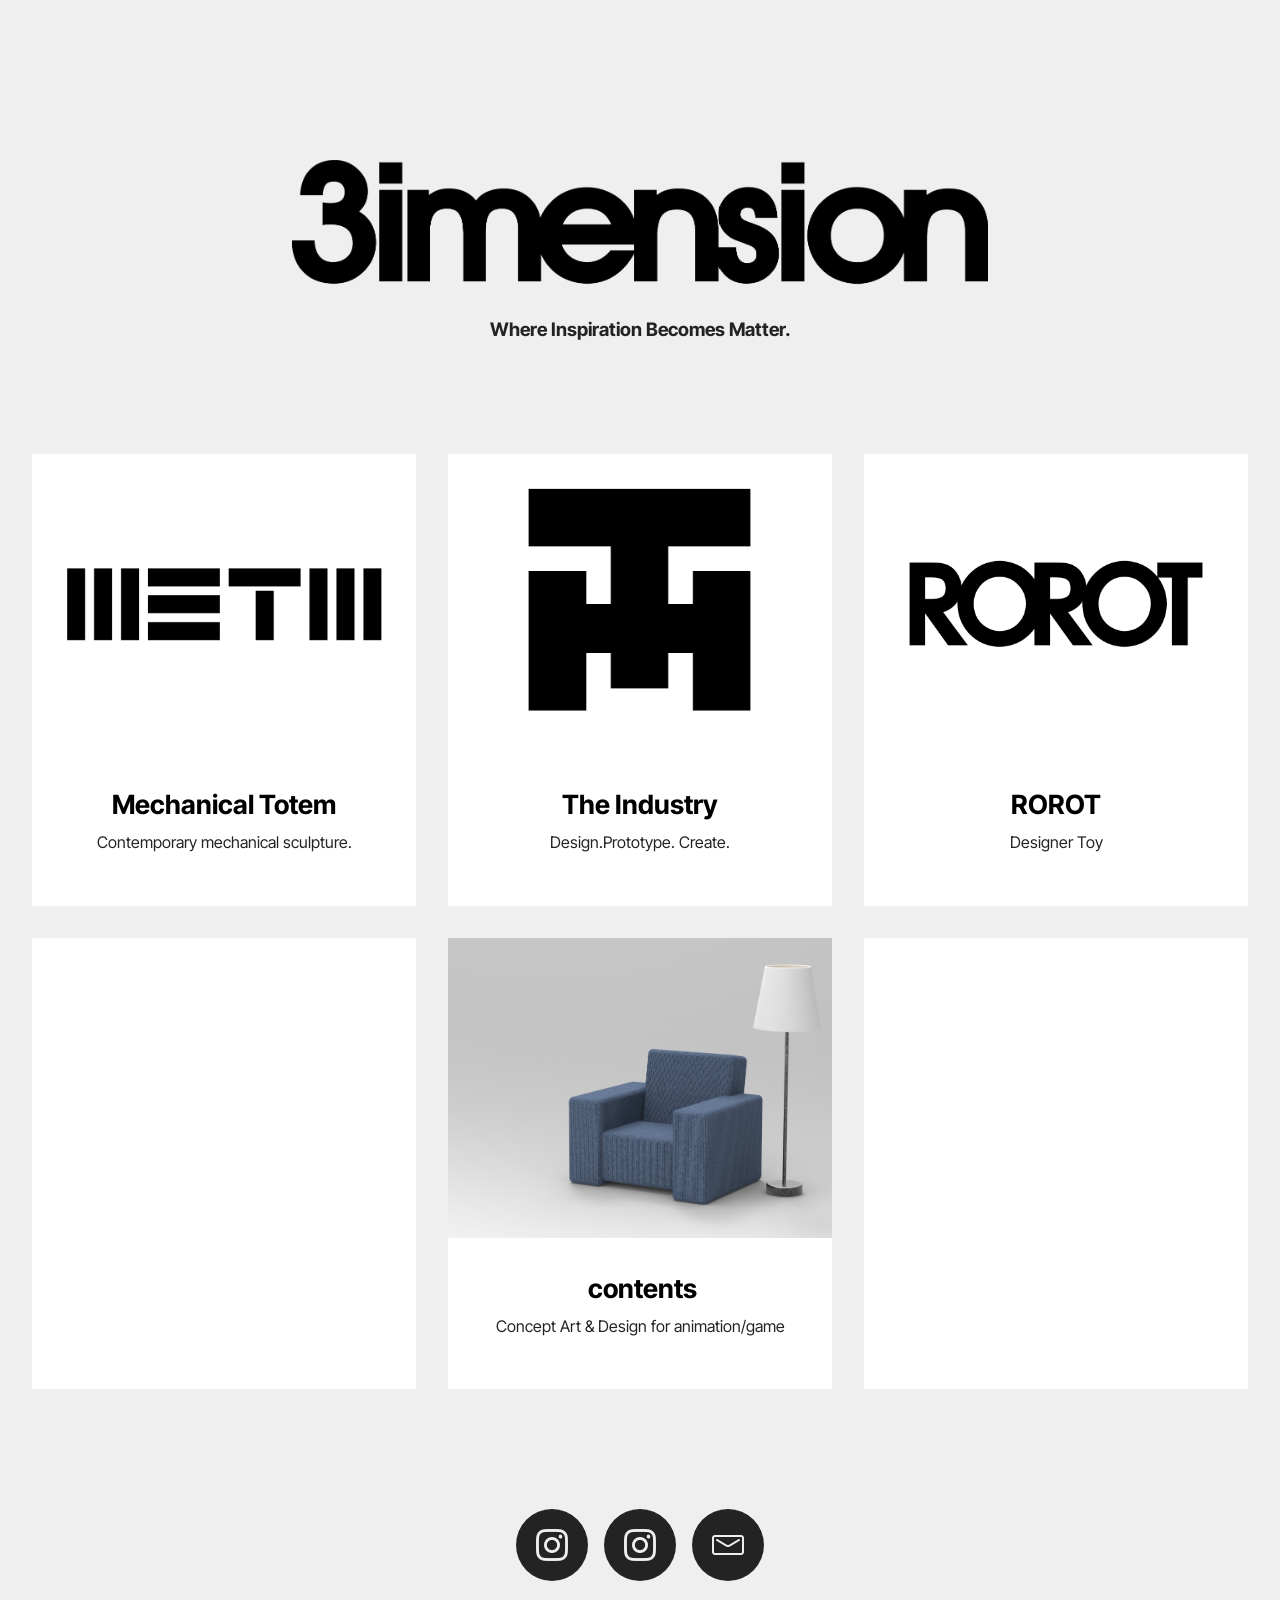
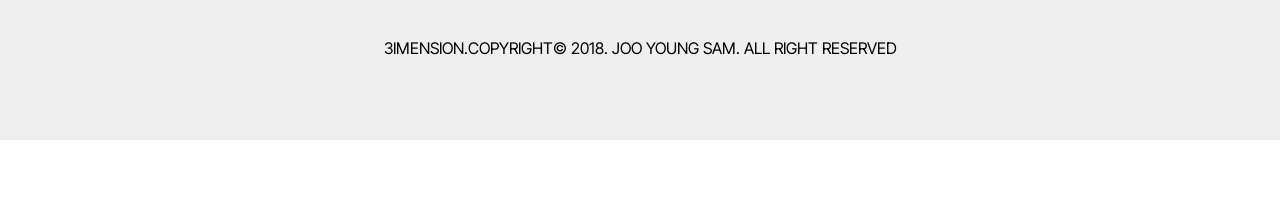
==== commit c0c42091: "sns update" ====
--- a/index.html
+++ b/index.html
@@ -18,7 +18,7 @@
   <link rel="stylesheet" href="assets/theme/css/style.css">
   <link rel="preload" href="https://fonts.googleapis.com/css?family=Inter+Tight:100,200,300,400,500,600,700,800,900,100i,200i,300i,400i,500i,600i,700i,800i,900i&display=swap" as="style" onload="this.onload=null;this.rel='stylesheet'">
   <noscript><link rel="stylesheet" href="https://fonts.googleapis.com/css?family=Inter+Tight:100,200,300,400,500,600,700,800,900,100i,200i,300i,400i,500i,600i,700i,800i,900i&display=swap"></noscript>
-  <link rel="preload" as="style" href="assets/mobirise/css/mbr-additional.css?v=Tx5kY5"><link rel="stylesheet" href="assets/mobirise/css/mbr-additional.css?v=Tx5kY5" type="text/css">
+  <link rel="preload" as="style" href="assets/mobirise/css/mbr-additional.css?v=K1ZV2I"><link rel="stylesheet" href="assets/mobirise/css/mbr-additional.css?v=K1ZV2I" type="text/css">
 
   
   
@@ -160,7 +160,7 @@
                     </div>
                     <div class="soc-item">
                         <a href="https://www.instagram.com/3imension_lab/" target="_blank">
-                            <span class="mbr-iconfont mbrib-rocket"></span>
+                            <span class="mbr-iconfont socicon-instagram socicon"></span>
                         </a>
                     </div>
                     <div class="soc-item">
@@ -178,7 +178,7 @@
             </div>
         </div>
     </div>
-</section><section class="display-7" style="padding: 0;align-items: center;justify-content: center;flex-wrap: wrap;    align-content: center;display: flex;position: relative;height: 4rem;"><a href="https://mobiri.se/4783945" style="flex: 1 1;height: 4rem;position: absolute;width: 100%;z-index: 1;"><img alt="" style="height: 4rem;" src="[data-uri]"></a><p style="margin: 0;text-align: center;" class="display-7">&#8204;</p><a style="z-index:1" href="https://mobirise.com/builder/ai-website-generator.html">AI Website Generator</a></section><script src="assets/bootstrap/js/bootstrap.bundle.min.js"></script>  <script src="assets/smoothscroll/smooth-scroll.js"></script>  <script src="assets/ytplayer/index.js"></script>  <script src="assets/theme/js/script.js"></script>  
+</section><section class="display-7" style="padding: 0;align-items: center;justify-content: center;flex-wrap: wrap;    align-content: center;display: flex;position: relative;height: 4rem;"><a href="https://mobiri.se/4783945" style="flex: 1 1;height: 4rem;position: absolute;width: 100%;z-index: 1;"><img alt="" style="height: 4rem;" src="[data-uri]"></a><p style="margin: 0;text-align: center;" class="display-7">&#8204;</p><a style="z-index:1" href="https://mobirise.com/builder/ai-website-maker.html">Free AI Website Maker</a></section><script src="assets/bootstrap/js/bootstrap.bundle.min.js"></script>  <script src="assets/smoothscroll/smooth-scroll.js"></script>  <script src="assets/ytplayer/index.js"></script>  <script src="assets/theme/js/script.js"></script>  
   
   
   <input name="animation" type="hidden">
